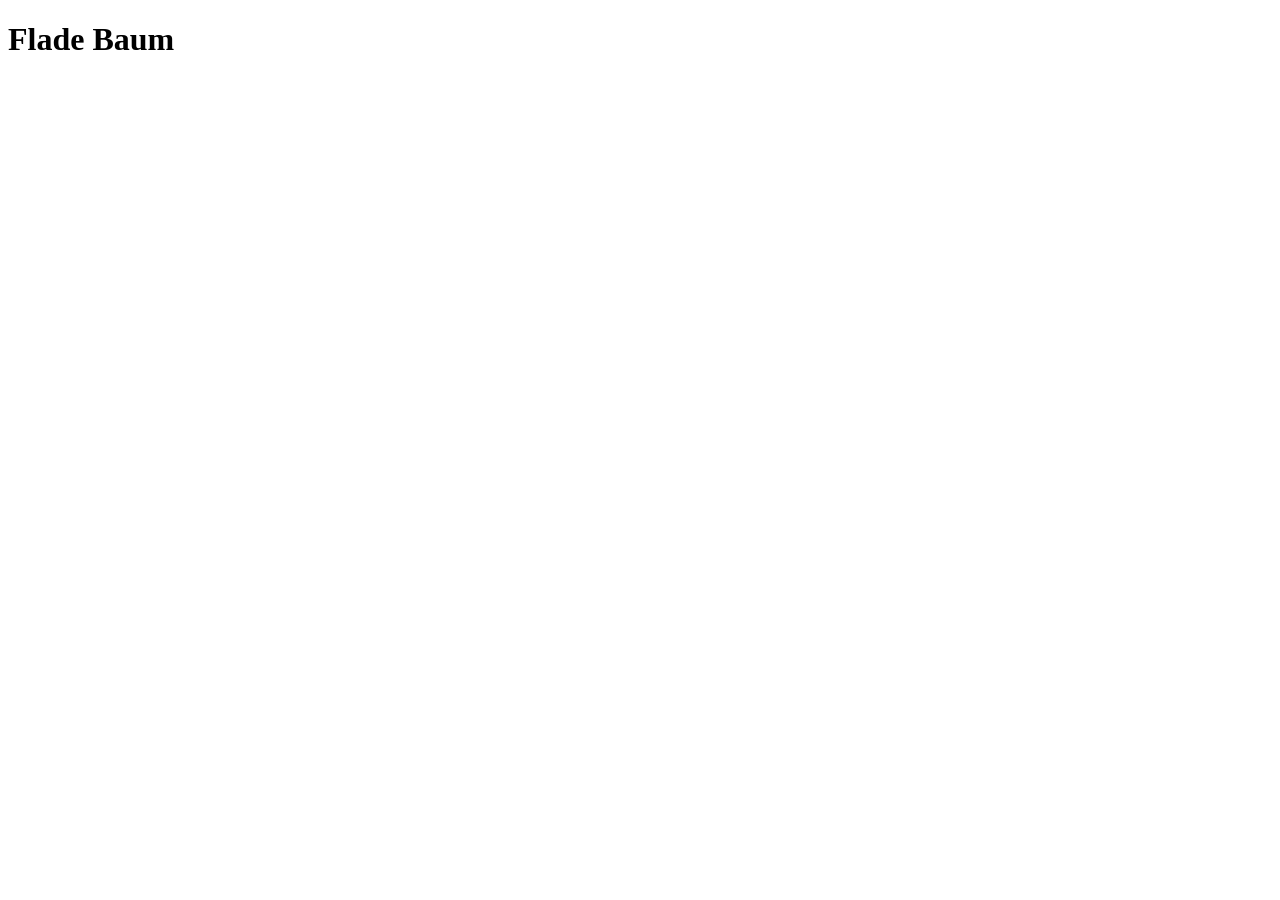
==== index.html @ 599a562e "Create index.html" ====
<!DOCTYPE html>
<html lang="en">
<head>
  <meta charset="UTF-8">
  <meta http-equiv="X-UA-Compatible" content="IE=edge">
  <meta name="viewport" content="width=device-width, initial-scale=1.0">
  <title>Projektarbeit</title>
</head>
<body>
  <div id="sakura-container">
    <div class="tree-overlay"></div>
    <h1 class="title">Flade Baum</h1>
    <div class="petal">
    </div>
    <div class="point" style="top:25%; left:20%;" data-title="spring in japan" data-text="Цветение сакуры символизирует начало весны и красоту мимолётности жизни в японской культуре."> </div>
    <div class="point" style="top:40%; left:45%;" data-title="spring in japan" data-text="Цветение сакуры символизирует начало весны и красоту мимолётности жизни в японской культуре."> </div>
    <div class="point" style="top:60%; left:70%;" data-title="spring in japan" data-text="Цветение сакуры символизирует начало весны и красоту мимолётности жизни в японской культуре."> </div>
    <div class="point" style="top:30%; left:75%;" data-title="spring in japan" data-text="Цветение сакуры символизирует начало весны и красоту мимолётности жизни в японской культуре."> </div>
    <div class="point" style="top:70%; left:25%;" data-title="spring in japan" data-text="Цветение сакуры символизирует начало весны и красоту мимолётности жизни в японской культуре."> </div>
    <div class="point" style="top:25%; left:20%;" data-title="spring in japan" data-text="Цветение сакуры символизирует начало весны и красоту мимолётности жизни в японской культуре."> </div>
  </div>
</body>
</html>
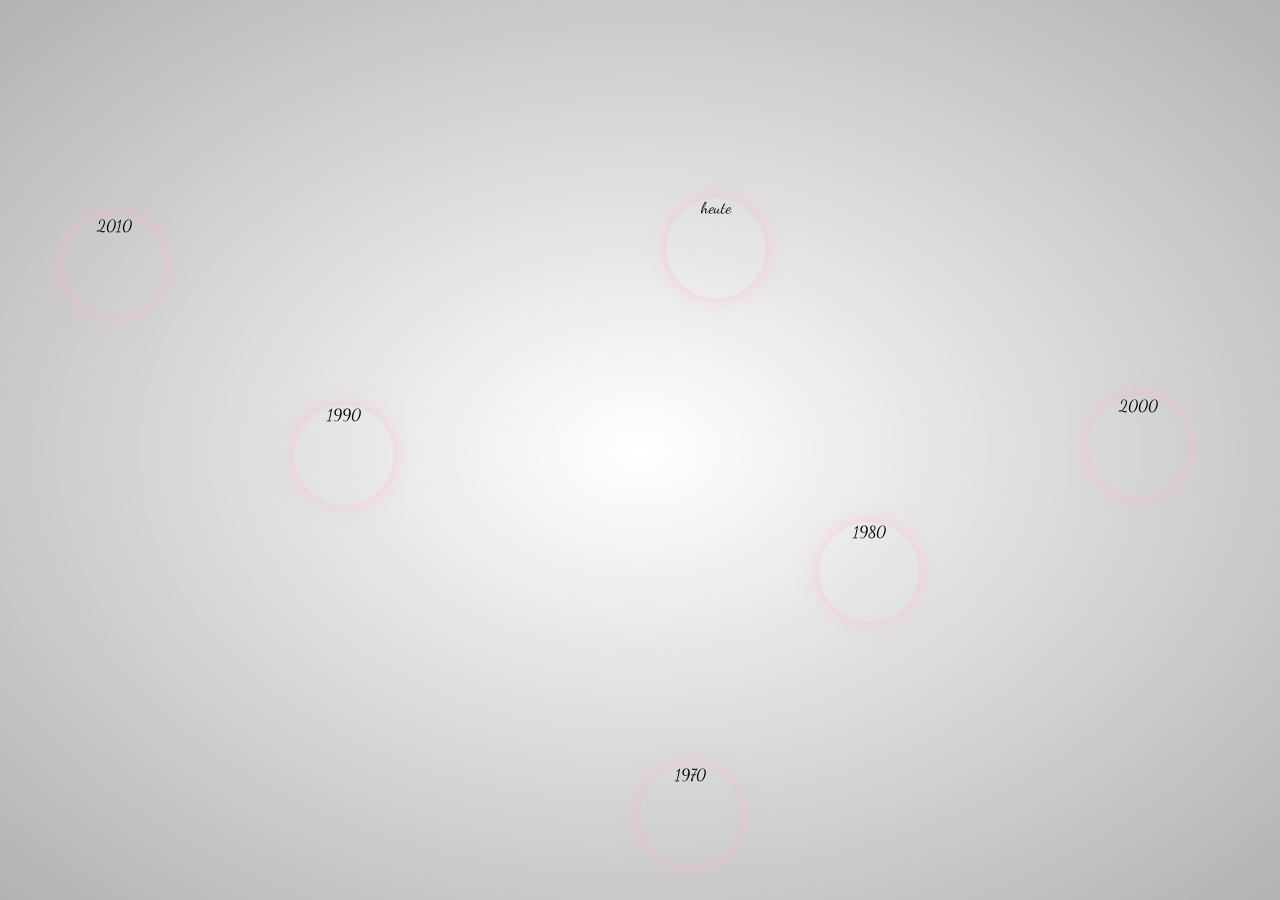
==== commit 17ce41b8: "Update index.html" ====
--- a/index.html
+++ b/index.html
@@ -1,23 +1,38 @@
-<!DOCTYPE html>
+          <!DOCTYPE html>
 <html lang="en">
 <head>
   <meta charset="UTF-8">
   <meta http-equiv="X-UA-Compatible" content="IE=edge">
   <meta name="viewport" content="width=device-width, initial-scale=1.0">
   <title>Projektarbeit</title>
+    <link rel="stylesheet" href="style.css">
 </head>
 <body>
   <div id="sakura-container">
     <div class="tree-overlay"></div>
-    <h1 class="title">Flade Baum</h1>
-    <div class="petal">
-    </div>
-    <div class="point" style="top:25%; left:20%;" data-title="spring in japan" data-text="Цветение сакуры символизирует начало весны и красоту мимолётности жизни в японской культуре."> </div>
-    <div class="point" style="top:40%; left:45%;" data-title="spring in japan" data-text="Цветение сакуры символизирует начало весны и красоту мимолётности жизни в японской культуре."> </div>
-    <div class="point" style="top:60%; left:70%;" data-title="spring in japan" data-text="Цветение сакуры символизирует начало весны и красоту мимолётности жизни в японской культуре."> </div>
-    <div class="point" style="top:30%; left:75%;" data-title="spring in japan" data-text="Цветение сакуры символизирует начало весны и красоту мимолётности жизни в японской культуре."> </div>
-    <div class="point" style="top:70%; left:25%;" data-title="spring in japan" data-text="Цветение сакуры символизирует начало весны и красоту мимолётности жизни в японской культуре."> </div>
-    <div class="point" style="top:25%; left:20%;" data-title="spring in japan" data-text="Цветение сакуры символизирует начало весны и красоту мимолётности жизни в японской культуре."> </div>
+<!--     <div class="petal">
+    </div> -->
+    <div class="point" id="Schule_1970" style="top:85%; left:50%;" data-title="1970er Jahre – Tradition im Wandel" data-text="In dieser Zeit blieb die Flade fest in ihrer Rolle als katholische Sekundarschule für die Stadt St. Gallen verankert. Die Trennung zwischen Jungen und Mädchen war strikter Alltag. Während die Jungen im Gallusschulhaus unterrichtet wurden, besuchten die Mädchen das Notkerzentrum. Die Lehrerschaft bestand damals noch zu einem beachtlichen Teil aus Klerikern und Ordensschwestern, die das christliche Erbe der Schule bewahrten. Dennoch öffnete sich die Institution langsam den neuen pädagogischen Strömungen der Nachkriegszeit."> <span class="point-label">1970</span> </div>
+    <div class="point" id="Schule_1980" style="top:58%; left:64%;" data-title="1980er Jahre – Fokus auf die Infrastruktur" data-text="Dieses Jahrzehnt war geprägt von der Modernisierung der alten Schulgebäude. Die Verantwortlichen investierten hohe Summen in die Fachzimmer und die Aula, um den technischen Fortschritt abzubilden. Man legte grossen Wert darauf, dass die historische Substanz im Klosterviertel erhalten blieb, während im Inneren moderne Lehrmittel einzogen. Die Schule festigte ihren Ruf als Ort, an dem Disziplin und Leistung in einem familiären Umfeld gefördert wurden.">  <span class="point-label">1980</span> </div>
+    <div class="point" id="Schule_1990" style="top:45%; left:23%;" data-title="1990er Jahre – Der Schritt zur Koedukation" data-text="Die wohl grösste Veränderung ereignete sich in den Neunzigern mit der schrittweisen Einführung des gemeinsamen Unterrichts. Die strikte Geschlechtertrennung wurde aufgehoben, was das soziale Klima an der Schule grundlegend erneuerte. Parallel dazu hielten die ersten Informatikräume Einzug. Die Schüler lernten nun den Umgang mit den ersten Computern, während die Schulleitung die administrativen Strukturen an die Anforderungen eines modernen Bildungsbetriebs anpasste.">  <span class="point-label">1990</span> </div>
+    <div class="point" id="Schule_2000" style="top:44%; left:85%;" data-title="2000er Jahre – Pädagogische Vielfalt" data-text="Mit der Jahrtausendwende rückte die individuelle Förderung der Jugendlichen in das Zentrum der Strategie. Die Flade profilierte sich durch ein breites Angebot an Wahlfächern und Projekten, die über den klassischen Lehrplan hinausgingen. Zudem wurde die Zusammenarbeit zwischen den drei Standorten Gallus, Notker und Brühl intensiviert. Man verstand sich zunehmend als eine Einheit, die trotz räumlicher Trennung eine gemeinsame Vision von Bildung und Erziehung verfolgte.">  <span class="point-label">2000</span> </div>
+    <div class="point" id="Schule_2010" style="top:24%; left:5%;" data-title="2010er Jahre – Infrastruktur und Digitalisierung" data-text="In diesem Jahrzehnt modernisierte die Flade ihre drei Standorte Gallus, Notker und Brühl umfassend. Die Klassenzimmer erhielten moderne Beamer und interaktive Tafeln, während die historische Hülle der Gebäude bewahrt wurde. Ein grosser Meilenstein war die Einführung von iPads für den Unterricht, was die Arbeitsweise grundlegend veränderte.
+
+Die Lehrpersonen entwickelten sich in dieser Zeit von reinen Wissensvermittlern zu Lernbegleitern weiter. Sie investierten viel Zeit in Weiterbildungen, um digitale Medien pädagogisch sinnvoll zu nutzen. Gleichzeitig wurde die soziale Infrastruktur durch den Ausbau der Mittagsbetreuung und den Einsatz von Schulsozialarbeitern gestärkt. Die Schule schuf so eine moderne Lernumgebung, die technologischen Fortschritt mit persönlicher Betreuung und christlichen Werten verband.">  <span class="point-label">2010</span> </div>
+    <div class="point" id="Schule_heute" style="top:22%; left:52%;" data-title="Heute – Digitalisierung und Offenheit" data-text="In der Gegenwart präsentiert sich die Flade als eine der modernsten Sekundarschulen der Ostschweiz. Digitale Endgeräte wie iPads gehören mittlerweile zum Standardwerkzeug in jedem Klassenzimmer. Obwohl die Schule weiterhin vom Katholischen Konfessionsteil getragen wird, steht sie heute Jugendlichen verschiedenster Hintergründe offen. Das Hauptaugenmerk liegt auf der Vorbereitung der jungen Menschen für die Berufswelt oder das Gymnasium, wobei soziale Kompetenz und gegenseitiger Respekt die wichtigsten Pfeiler bilden."> <span class="point-label">heute</span> </div>
+    
+     <div id="overlay"></div>
+    <div class="popup" id="popup">
+  <div class="popup-content">
+    <h2 id="popup-title"></h2>
+    <p id="popup-text"></p>
   </div>
+</div>
+  
+ <audio id="bg-music" autoplay loop>
+  <source src="https://github.com/davakin228/fladeSchule/raw/refs/heads/main/siarhei_korbut-japanese-flower-pixabay-329408.mp3" type="audio/mpeg">
+</audio>
+  
+  <script src="script.js"></script>
 </body>
 </html>
--- a/style.css
+++ b/style.css
@@ -0,0 +1,157 @@
+
+@import url('https://fonts.googleapis.com/css2?family=Dancing+Script:wght@400..700&display=swap');
+* {
+  margin: 0;
+  padding: 0;
+  box-sizing: border-box;
+  
+}
+body {
+  font-family: "Dancing Script", cursive;
+  height: 100vh;
+  overflow: hidden;
+  text-align: center;
+  
+}
+#sakura-container {
+  position: relative;
+  height: 100vh;
+  width: 100%;
+/*   background-image: url(https://raw.githubusercontent.com/StacyBetsa/tinkerteens/refs/heads/main/Image20260113193508.gif); */
+  background-image: url(https://github.com/StacyBetsa/tinkerteens/blob/main/%D1%81%D0%B0%D0%BA%D1%83%D1%80%D0%B0%20%D0%B4%D0%B5%D1%80%D0%B5%D0%B2%D0%BE.webp?raw=true);
+  background-size: cover;
+  background-position: center;
+  background-repeat: no-repeat;
+  
+  
+}
+.tree-overlay {
+  position: absolute;
+  top: 0;
+  left: 0;
+  width: 100%;
+  height: 100%;
+  background: radial-gradient(ellipse at center, transparent 0%, rgba(0,0,0,0.3) 100%);
+  pointer-events: none;
+  
+}
+.title {
+   font-size:50px;
+   color: black;
+  -webkit-text-stroke: 0.3px  white;
+   text-stroke: 0.3px  white;
+   letter-spacing: 4px;
+  text-shadow: 1px 1px 2px pink,
+  0 0 1em pink,
+  0 0 0.2em purple;
+}
+.petal {
+  position: absolute;
+  pointer-events: none;
+  border-radius: 60% 5% 60% 5%;
+  background: radial-gradient(ellipse at center, #c49bc1 0%, #ba97b7 100%);
+}
+@keyframes fall {
+  0% {
+    transform: translateY(-100px) rotate(0deg);
+      opacity: 1;
+  }
+  100% {
+    transform: translateY(100vh) rotate(360deg);
+    opacity: 0.5; 
+  }
+  
+  
+  
+}
+.point {
+  position: absolute;
+  width: 100px;
+  height: 100px;
+  background: radial-gradient(circle, rgba(255,182,193,0.8), rgba(219,112,147,0.6));
+  border-radius: 50%;
+  cursor: pointer;
+  animation: pulse 2s infinite;
+  box-shadow: 0 0 20px rgba(255, 182, 193,  0.6);
+  transition: all 0.3s ease;  
+}
+
+.point:hover {
+  transform: scale(1.2);
+  box-shadow: 0 0 30px rgba(255,182,193,0.9);
+}
+@keyframes pulse{
+  0%{
+    opacity: 0.7;
+    transform: scale(1);
+  }
+  50%{
+      opacity: 1;
+    transform: scale(1.05);
+  }
+  100%{
+      opacity: 0.7;
+    transform: scale(1);
+    
+  }
+}
+
+#Schule_1970 {
+  background-image: url(https://github.com/davakin228/fladeSchule/blob/main/flade%20schule.jpg?raw=true);
+  background-size: contain;
+}
+#Schule_1980 {
+  background-image: url(https://github.com/davakin228/fladeSchule/blob/main/schule%20flade.jpg?raw=true);
+  background-size: cover;
+}
+#Schule_1990 {
+  background-image: url(https://github.com/davakin228/fladeSchule/blob/main/photo_2026-02-20_14-00-18.jpg?raw=true);
+  background-size: cover;
+}
+#Schule_2000 {
+  background-image: url(https://github.com/davakin228/fladeSchule/blob/main/andere%20Schule.jpg?raw=true);
+  background-size: cover;
+}
+#Schule_2010 {
+  background-image: url(https://github.com/davakin228/fladeSchule/blob/main/aa.jpg?raw=true);
+  background-size: cover;
+}
+#Schule_heute {
+  background-image: url(https://github.com/davakin228/fladeSchule/blob/main/halle.jpg?raw=true);
+  background-size: contain;
+}
+
+.popup {
+   position: fixed;
+  background-color: rgba(255, 255, 255, 0.9);
+  width: 400px;
+  padding: 20px;
+  border-radius: 15px;
+  box-shadow: 0 10px 40px rgba(0,0,0,0.9);
+  border: 1px solid black;
+  opacity: 0;
+  transform: translateY(10px) scale(0.95);
+  transition: opacity 0.4s ease, transform 0.6s ease;
+  z-index: 10;
+  pointer-events: none;
+  
+}
+
+.popup.active {
+  opacity: 1;
+  transform: translateY(0px) жscale(1);
+  pointer-events: all;
+}
+
+#overlay {
+  display: none;
+  position: fixed;
+  inset: 0;
+  background: rgba(0, 0, 0, 0.55);
+  z-index: 9;
+  transition: opacity 0.4s ease;
+}
+
+#overlay.active {
+  display: block;
+}
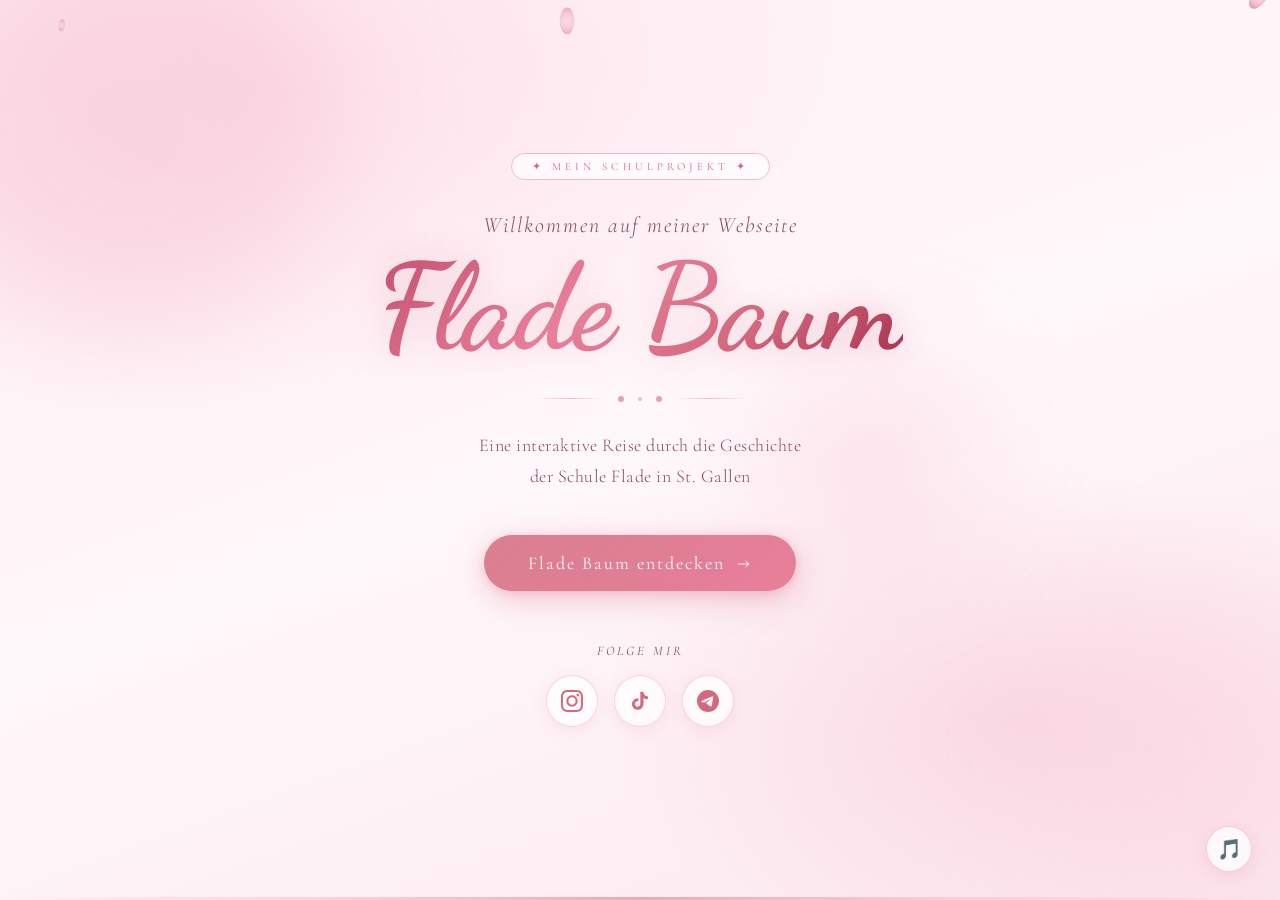
==== commit ef587f1c: "Rename welcome.html to index.html" ====
--- a/index.html
+++ b/index.html
@@ -1,38 +1,452 @@
-          <!DOCTYPE html>
-<html lang="en">
+<!DOCTYPE html>
+<html lang="de">
 <head>
   <meta charset="UTF-8">
-  <meta http-equiv="X-UA-Compatible" content="IE=edge">
   <meta name="viewport" content="width=device-width, initial-scale=1.0">
-  <title>Projektarbeit</title>
-    <link rel="stylesheet" href="style.css">
+  <title>Willkommen – Flade Baum</title>
+  <link href="https://fonts.googleapis.com/css2?family=Cormorant+Garamond:ital,wght@0,300;0,400;1,300;1,400&family=Dancing+Script:wght@600;700&display=swap" rel="stylesheet">
+  <style>
+    :root {
+      --pink-light: #fce8ef;
+      --pink-mid: #f4b8cb;
+      --pink-deep: #d4687e;
+      --pink-blush: #f9d0dc;
+      --white: #fff8fb;
+      --text-dark: #4a2030;
+      --text-mid: #8b4a5e;
+    }
+
+    * { margin: 0; padding: 0; box-sizing: border-box; }
+
+    body {
+      font-family: 'Cormorant Garamond', serif;
+      background: var(--white);
+      min-height: 100vh;
+      overflow-x: hidden;
+      cursor: default;
+    }
+
+    #petal-canvas {
+      position: fixed;
+      inset: 0;
+      pointer-events: none;
+      z-index: 0;
+    }
+
+    .bg {
+      position: fixed;
+      inset: 0;
+      background:
+        radial-gradient(ellipse 80% 60% at 20% 10%, rgba(252,210,224,0.55) 0%, transparent 60%),
+        radial-gradient(ellipse 60% 50% at 80% 80%, rgba(244,184,203,0.4) 0%, transparent 55%),
+        linear-gradient(160deg, #fff0f5 0%, #fff8fb 50%, #fce8ef 100%);
+      z-index: 0;
+    }
+
+    .blob {
+      position: fixed;
+      border-radius: 50%;
+      filter: blur(60px);
+      opacity: 0.35;
+      pointer-events: none;
+      z-index: 0;
+    }
+    .blob-1 { width: 420px; height: 420px; background: #f4b8cb; top: -80px; left: -80px; animation: drift 12s ease-in-out infinite alternate; }
+    .blob-2 { width: 300px; height: 300px; background: #fcd4e2; bottom: 0; right: -60px; animation: drift 9s ease-in-out infinite alternate-reverse; }
+    .blob-3 { width: 200px; height: 200px; background: #f9c0d4; top: 40%; left: 60%; animation: drift 15s ease-in-out infinite alternate; }
+
+    @keyframes drift {
+      from { transform: translate(0, 0) scale(1); }
+      to   { transform: translate(30px, 20px) scale(1.08); }
+    }
+
+    .page {
+      position: relative;
+      z-index: 1;
+      min-height: 100vh;
+      display: flex;
+      flex-direction: column;
+      align-items: center;
+      justify-content: center;
+      padding: 60px 24px 80px;
+      gap: 0;
+    }
+
+    .badge {
+      font-family: 'Cormorant Garamond', serif;
+      font-size: 11px;
+      font-weight: 400;
+      letter-spacing: 4px;
+      text-transform: uppercase;
+      color: var(--pink-deep);
+      border: 1px solid var(--pink-mid);
+      padding: 6px 20px;
+      border-radius: 50px;
+      background: rgba(255,255,255,0.7);
+      backdrop-filter: blur(8px);
+      margin-bottom: 32px;
+      opacity: 0;
+      animation: fadeUp 0.8s 0.2s ease forwards;
+    }
+
+    .welcome-line {
+      font-family: 'Cormorant Garamond', serif;
+      font-style: italic;
+      font-weight: 300;
+      font-size: clamp(16px, 3vw, 22px);
+      color: var(--text-mid);
+      letter-spacing: 2px;
+      margin-bottom: 10px;
+      opacity: 0;
+      animation: fadeUp 0.8s 0.4s ease forwards;
+    }
+
+    .main-title {
+      font-family: 'Dancing Script', cursive;
+      font-weight: 700;
+      font-size: clamp(64px, 12vw, 120px);
+      line-height: 1;
+      background: linear-gradient(135deg, #c45070 0%, #e8809a 40%, #d4687e 70%, #a83050 100%);
+      -webkit-background-clip: text;
+      -webkit-text-fill-color: transparent;
+      background-clip: text;
+      text-shadow: none;
+      letter-spacing: -1px;
+      margin-bottom: 8px;
+      opacity: 0;
+      animation: fadeUp 0.9s 0.6s ease forwards;
+      position: relative;
+    }
+
+    .main-title::after {
+      content: 'Flade Baum';
+      position: absolute;
+      inset: 0;
+      background: linear-gradient(135deg, #c45070 0%, #e8809a 40%, #d4687e 70%, #a83050 100%);
+      -webkit-background-clip: text;
+      -webkit-text-fill-color: transparent;
+      background-clip: text;
+      filter: blur(18px);
+      opacity: 0.3;
+      z-index: -1;
+    }
+
+    .divider {
+      display: flex;
+      align-items: center;
+      gap: 14px;
+      margin: 20px 0 28px;
+      opacity: 0;
+      animation: fadeUp 0.8s 0.8s ease forwards;
+    }
+    .divider-line {
+      width: 70px;
+      height: 1px;
+      background: linear-gradient(90deg, transparent, var(--pink-mid), transparent);
+    }
+    .divider-dot {
+      width: 6px; height: 6px;
+      border-radius: 50%;
+      background: var(--pink-deep);
+      opacity: 0.6;
+    }
+
+    .subtitle {
+      font-family: 'Cormorant Garamond', serif;
+      font-size: clamp(14px, 2.5vw, 18px);
+      font-weight: 300;
+      color: var(--text-mid);
+      text-align: center;
+      max-width: 420px;
+      line-height: 1.7;
+      letter-spacing: 0.5px;
+      margin-bottom: 44px;
+      opacity: 0;
+      animation: fadeUp 0.8s 1s ease forwards;
+    }
+
+    .cta-btn {
+      display: inline-flex;
+      align-items: center;
+      gap: 12px;
+      background: linear-gradient(135deg, #d4687e, #e8809a);
+      color: white;
+      text-decoration: none;
+      font-family: 'Cormorant Garamond', serif;
+      font-size: 18px;
+      font-weight: 400;
+      letter-spacing: 2px;
+      padding: 16px 44px;
+      border-radius: 60px;
+      border: none;
+      cursor: pointer;
+      box-shadow: 0 8px 32px rgba(212,104,126,0.35), 0 2px 8px rgba(212,104,126,0.2);
+      transition: all 0.3s ease;
+      margin-bottom: 52px;
+      opacity: 0;
+      animation: fadeUp 0.8s 1.2s ease forwards;
+      position: relative;
+      overflow: hidden;
+    }
+
+    .cta-btn::before {
+      content: '';
+      position: absolute;
+      inset: 0;
+      background: linear-gradient(135deg, rgba(255,255,255,0.15), transparent);
+      border-radius: 60px;
+    }
+
+    .cta-btn:hover {
+      transform: translateY(-3px) scale(1.03);
+      box-shadow: 0 14px 40px rgba(212,104,126,0.45), 0 4px 12px rgba(212,104,126,0.25);
+    }
+
+    .cta-btn:active { transform: translateY(0) scale(0.99); }
+
+    .cta-arrow {
+      font-size: 20px;
+      transition: transform 0.3s ease;
+    }
+    .cta-btn:hover .cta-arrow { transform: translateX(4px); }
+
+    .socials-label {
+      font-family: 'Cormorant Garamond', serif;
+      font-style: italic;
+      font-size: 13px;
+      letter-spacing: 3px;
+      text-transform: uppercase;
+      color: var(--text-mid);
+      opacity: 0.7;
+      margin-bottom: 16px;
+      opacity: 0;
+      animation: fadeUp 0.8s 1.4s ease forwards;
+    }
+
+    .socials {
+      display: flex;
+      gap: 16px;
+      opacity: 0;
+      animation: fadeUp 0.8s 1.55s ease forwards;
+    }
+
+    .social-btn {
+      display: flex;
+      align-items: center;
+      justify-content: center;
+      width: 52px; height: 52px;
+      border-radius: 50%;
+      background: rgba(255,255,255,0.75);
+      backdrop-filter: blur(10px);
+      border: 1px solid rgba(244,184,203,0.6);
+      text-decoration: none;
+      color: var(--pink-deep);
+      font-size: 22px;
+      box-shadow: 0 4px 16px rgba(212,104,126,0.12);
+      transition: all 0.3s ease;
+    }
+
+    .social-btn:hover {
+      background: linear-gradient(135deg, #d4687e, #e8809a);
+      color: white;
+      border-color: transparent;
+      transform: translateY(-4px) scale(1.1);
+      box-shadow: 0 8px 24px rgba(212,104,126,0.35);
+    }
+
+    .social-btn svg { width: 22px; height: 22px; fill: currentColor; }
+
+    .music-btn {
+      position: fixed;
+      bottom: 28px;
+      right: 28px;
+      width: 46px; height: 46px;
+      border-radius: 50%;
+      background: rgba(255,255,255,0.8);
+      backdrop-filter: blur(10px);
+      border: 1px solid rgba(244,184,203,0.7);
+      cursor: pointer;
+      display: flex; align-items: center; justify-content: center;
+      font-size: 20px;
+      box-shadow: 0 4px 16px rgba(212,104,126,0.15);
+      transition: all 0.3s ease;
+      z-index: 100;
+      color: var(--pink-deep);
+    }
+    .music-btn:hover {
+      background: linear-gradient(135deg, #d4687e, #e8809a);
+      color: white;
+      transform: scale(1.1);
+    }
+    .music-btn.playing { animation: musicPulse 2s ease-in-out infinite; }
+
+    @keyframes musicPulse {
+      0%, 100% { box-shadow: 0 4px 16px rgba(212,104,126,0.15); }
+      50% { box-shadow: 0 4px 28px rgba(212,104,126,0.4); }
+    }
+
+    @keyframes fadeUp {
+      from { opacity: 0; transform: translateY(20px); }
+      to   { opacity: 1; transform: translateY(0); }
+    }
+
+    .bottom-deco {
+      position: fixed;
+      bottom: 0; left: 0; right: 0;
+      height: 3px;
+      background: linear-gradient(90deg, transparent, var(--pink-mid), var(--pink-deep), var(--pink-mid), transparent);
+      opacity: 0.5;
+    }
+  </style>
 </head>
 <body>
-  <div id="sakura-container">
-    <div class="tree-overlay"></div>
-<!--     <div class="petal">
-    </div> -->
-    <div class="point" id="Schule_1970" style="top:85%; left:50%;" data-title="1970er Jahre – Tradition im Wandel" data-text="In dieser Zeit blieb die Flade fest in ihrer Rolle als katholische Sekundarschule für die Stadt St. Gallen verankert. Die Trennung zwischen Jungen und Mädchen war strikter Alltag. Während die Jungen im Gallusschulhaus unterrichtet wurden, besuchten die Mädchen das Notkerzentrum. Die Lehrerschaft bestand damals noch zu einem beachtlichen Teil aus Klerikern und Ordensschwestern, die das christliche Erbe der Schule bewahrten. Dennoch öffnete sich die Institution langsam den neuen pädagogischen Strömungen der Nachkriegszeit."> <span class="point-label">1970</span> </div>
-    <div class="point" id="Schule_1980" style="top:58%; left:64%;" data-title="1980er Jahre – Fokus auf die Infrastruktur" data-text="Dieses Jahrzehnt war geprägt von der Modernisierung der alten Schulgebäude. Die Verantwortlichen investierten hohe Summen in die Fachzimmer und die Aula, um den technischen Fortschritt abzubilden. Man legte grossen Wert darauf, dass die historische Substanz im Klosterviertel erhalten blieb, während im Inneren moderne Lehrmittel einzogen. Die Schule festigte ihren Ruf als Ort, an dem Disziplin und Leistung in einem familiären Umfeld gefördert wurden.">  <span class="point-label">1980</span> </div>
-    <div class="point" id="Schule_1990" style="top:45%; left:23%;" data-title="1990er Jahre – Der Schritt zur Koedukation" data-text="Die wohl grösste Veränderung ereignete sich in den Neunzigern mit der schrittweisen Einführung des gemeinsamen Unterrichts. Die strikte Geschlechtertrennung wurde aufgehoben, was das soziale Klima an der Schule grundlegend erneuerte. Parallel dazu hielten die ersten Informatikräume Einzug. Die Schüler lernten nun den Umgang mit den ersten Computern, während die Schulleitung die administrativen Strukturen an die Anforderungen eines modernen Bildungsbetriebs anpasste.">  <span class="point-label">1990</span> </div>
-    <div class="point" id="Schule_2000" style="top:44%; left:85%;" data-title="2000er Jahre – Pädagogische Vielfalt" data-text="Mit der Jahrtausendwende rückte die individuelle Förderung der Jugendlichen in das Zentrum der Strategie. Die Flade profilierte sich durch ein breites Angebot an Wahlfächern und Projekten, die über den klassischen Lehrplan hinausgingen. Zudem wurde die Zusammenarbeit zwischen den drei Standorten Gallus, Notker und Brühl intensiviert. Man verstand sich zunehmend als eine Einheit, die trotz räumlicher Trennung eine gemeinsame Vision von Bildung und Erziehung verfolgte.">  <span class="point-label">2000</span> </div>
-    <div class="point" id="Schule_2010" style="top:24%; left:5%;" data-title="2010er Jahre – Infrastruktur und Digitalisierung" data-text="In diesem Jahrzehnt modernisierte die Flade ihre drei Standorte Gallus, Notker und Brühl umfassend. Die Klassenzimmer erhielten moderne Beamer und interaktive Tafeln, während die historische Hülle der Gebäude bewahrt wurde. Ein grosser Meilenstein war die Einführung von iPads für den Unterricht, was die Arbeitsweise grundlegend veränderte.
-
-Die Lehrpersonen entwickelten sich in dieser Zeit von reinen Wissensvermittlern zu Lernbegleitern weiter. Sie investierten viel Zeit in Weiterbildungen, um digitale Medien pädagogisch sinnvoll zu nutzen. Gleichzeitig wurde die soziale Infrastruktur durch den Ausbau der Mittagsbetreuung und den Einsatz von Schulsozialarbeitern gestärkt. Die Schule schuf so eine moderne Lernumgebung, die technologischen Fortschritt mit persönlicher Betreuung und christlichen Werten verband.">  <span class="point-label">2010</span> </div>
-    <div class="point" id="Schule_heute" style="top:22%; left:52%;" data-title="Heute – Digitalisierung und Offenheit" data-text="In der Gegenwart präsentiert sich die Flade als eine der modernsten Sekundarschulen der Ostschweiz. Digitale Endgeräte wie iPads gehören mittlerweile zum Standardwerkzeug in jedem Klassenzimmer. Obwohl die Schule weiterhin vom Katholischen Konfessionsteil getragen wird, steht sie heute Jugendlichen verschiedenster Hintergründe offen. Das Hauptaugenmerk liegt auf der Vorbereitung der jungen Menschen für die Berufswelt oder das Gymnasium, wobei soziale Kompetenz und gegenseitiger Respekt die wichtigsten Pfeiler bilden."> <span class="point-label">heute</span> </div>
-    
-     <div id="overlay"></div>
-    <div class="popup" id="popup">
-  <div class="popup-content">
-    <h2 id="popup-title"></h2>
-    <p id="popup-text"></p>
+
+<div class="bg"></div>
+<div class="blob blob-1"></div>
+<div class="blob blob-2"></div>
+<div class="blob blob-3"></div>
+<canvas id="petal-canvas"></canvas>
+
+<main class="page">
+  <div class="badge">✦ Mein Schulprojekt ✦</div>
+  <p class="welcome-line">Willkommen auf meiner Webseite</p>
+  <h1 class="main-title">Flade Baum</h1>
+
+  <div class="divider">
+    <div class="divider-line"></div>
+    <div class="divider-dot"></div>
+    <div class="divider-dot" style="width:4px;height:4px;opacity:0.4"></div>
+    <div class="divider-dot"></div>
+    <div class="divider-line"></div>
   </div>
-</div>
-  
- <audio id="bg-music" autoplay loop>
+
+  <p class="subtitle">
+    Eine interaktive Reise durch die Geschichte<br>
+    der Schule Flade in St. Gallen
+  </p>
+
+  <a href="index.html" class="cta-btn">
+    Flade Baum entdecken
+    <span class="cta-arrow">→</span>
+  </a>
+
+  <p class="socials-label">Folge mir</p>
+  <div class="socials">
+    <!-- Instagram -->
+    <a href="https://instagram.com/" target="_blank" class="social-btn" title="Instagram">
+      <svg viewBox="0 0 24 24"><path d="M12 2.163c3.204 0 3.584.012 4.85.07 3.252.148 4.771 1.691 4.919 4.919.058 1.265.069 1.645.069 4.849 0 3.205-.012 3.584-.069 4.849-.149 3.225-1.664 4.771-4.919 4.919-1.266.058-1.644.07-4.85.07-3.204 0-3.584-.012-4.849-.07-3.26-.149-4.771-1.699-4.919-4.92-.058-1.265-.07-1.644-.07-4.849 0-3.204.013-3.583.07-4.849.149-3.227 1.664-4.771 4.919-4.919 1.266-.057 1.645-.069 4.849-.069zm0-2.163c-3.259 0-3.667.014-4.947.072-4.358.2-6.78 2.618-6.98 6.98-.059 1.281-.073 1.689-.073 4.948 0 3.259.014 3.668.072 4.948.2 4.358 2.618 6.78 6.98 6.98 1.281.058 1.689.072 4.948.072 3.259 0 3.668-.014 4.948-.072 4.354-.2 6.782-2.618 6.979-6.98.059-1.28.073-1.689.073-4.948 0-3.259-.014-3.667-.072-4.947-.196-4.354-2.617-6.78-6.979-6.98-1.281-.059-1.69-.073-4.949-.073zm0 5.838c-3.403 0-6.162 2.759-6.162 6.162s2.759 6.163 6.162 6.163 6.162-2.759 6.162-6.163c0-3.403-2.759-6.162-6.162-6.162zm0 10.162c-2.209 0-4-1.79-4-4 0-2.209 1.791-4 4-4s4 1.791 4 4c0 2.21-1.791 4-4 4zm6.406-11.845c-.796 0-1.441.645-1.441 1.44s.645 1.44 1.441 1.44c.795 0 1.439-.645 1.439-1.44s-.644-1.44-1.439-1.44z"/></svg>
+    </a>
+    <!-- TikTok -->
+    <a href="https://tiktok.com/" target="_blank" class="social-btn" title="TikTok">
+      <svg viewBox="0 0 24 24"><path d="M19.59 6.69a4.83 4.83 0 01-3.77-4.25V2h-3.45v13.67a2.89 2.89 0 01-2.88 2.5 2.89 2.89 0 01-2.89-2.89 2.89 2.89 0 012.89-2.89c.28 0 .54.04.79.1V9.01a6.33 6.33 0 00-.79-.05 6.34 6.34 0 00-6.34 6.34 6.34 6.34 0 006.34 6.34 6.34 6.34 0 006.33-6.34V8.69a8.18 8.18 0 004.78 1.52V6.76a4.85 4.85 0 01-1.01-.07z"/></svg>
+    </a>
+    <!-- Telegram -->
+    <a href="https://t.me/" target="_blank" class="social-btn" title="Telegram">
+      <svg viewBox="0 0 24 24"><path d="M11.944 0A12 12 0 0 0 0 12a12 12 0 0 0 12 12 12 12 0 0 0 12-12A12 12 0 0 0 12 0a12 12 0 0 0-.056 0zm4.962 7.224c.1-.002.321.023.465.14a.506.506 0 0 1 .171.325c.016.093.036.306.02.472-.18 1.898-.962 6.502-1.36 8.627-.168.9-.499 1.201-.82 1.23-.696.065-1.225-.46-1.9-.902-1.056-.693-1.653-1.124-2.678-1.8-1.185-.78-.417-1.21.258-1.91.177-.184 3.247-2.977 3.307-3.23.007-.032.014-.15-.056-.212s-.174-.041-.249-.024c-.106.024-1.793 1.14-5.061 3.345-.48.33-.913.49-1.302.48-.428-.008-1.252-.241-1.865-.44-.752-.245-1.349-.374-1.297-.789.027-.216.325-.437.893-.663 3.498-1.524 5.83-2.529 6.998-3.014 3.332-1.386 4.025-1.627 4.476-1.635z"/></svg>
+    </a>
+  </div>
+</main>
+
+<button class="music-btn" id="musicBtn" title="Musik an/aus">🎵</button>
+<div class="bottom-deco"></div>
+
+<audio id="bg-music" loop>
   <source src="https://github.com/davakin228/fladeSchule/raw/refs/heads/main/siarhei_korbut-japanese-flower-pixabay-329408.mp3" type="audio/mpeg">
 </audio>
-  
-  <script src="script.js"></script>
+
+<script>
+  const canvas = document.getElementById('petal-canvas');
+  const ctx = canvas.getContext('2d');
+  let petals = [];
+
+  function resize() {
+    canvas.width = window.innerWidth;
+    canvas.height = window.innerHeight;
+  }
+  resize();
+  window.addEventListener('resize', resize);
+
+  function randomBetween(a, b) { return a + Math.random() * (b - a); }
+
+  function spawnPetal() {
+    petals.push({
+      x: randomBetween(-20, canvas.width + 20),
+      y: -20,
+      size: randomBetween(5, 14),
+      speedY: randomBetween(0.6, 1.6),
+      speedX: randomBetween(-0.5, 0.5),
+      angle: randomBetween(0, Math.PI * 2),
+      rotSpeed: randomBetween(-0.02, 0.02),
+      opacity: randomBetween(0.5, 0.9),
+      sway: randomBetween(0.003, 0.008),
+      swayOffset: randomBetween(0, Math.PI * 2),
+      time: 0,
+    });
+  }
+
+  function drawPetal(p) {
+    ctx.save();
+    ctx.translate(p.x, p.y);
+    ctx.rotate(p.angle);
+    ctx.globalAlpha = p.opacity;
+    ctx.beginPath();
+    ctx.ellipse(0, 0, p.size, p.size * 0.55, 0, 0, Math.PI * 2);
+    const grad = ctx.createRadialGradient(0, 0, 0, 0, 0, p.size);
+    grad.addColorStop(0, '#f9d0dc');
+    grad.addColorStop(0.5, '#f4b8cb');
+    grad.addColorStop(1, '#e08099');
+    ctx.fillStyle = grad;
+    ctx.fill();
+    ctx.restore();
+  }
+
+  function animate() {
+    ctx.clearRect(0, 0, canvas.width, canvas.height);
+    petals.forEach((p, i) => {
+      p.time += 0.016;
+      p.x += p.speedX + Math.sin(p.time * p.sway * 60 + p.swayOffset) * 0.4;
+      p.y += p.speedY;
+      p.angle += p.rotSpeed;
+      drawPetal(p);
+      if (p.y > canvas.height + 30) petals.splice(i, 1);
+    });
+    requestAnimationFrame(animate);
+  }
+
+  setInterval(spawnPetal, 350);
+  animate();
+
+  const music = document.getElementById('bg-music');
+  const btn = document.getElementById('musicBtn');
+  music.volume = 0.2;
+  let playing = false;
+
+  function tryPlay() {
+    music.play().then(() => {
+      playing = true;
+      btn.textContent = '🎵';
+      btn.classList.add('playing');
+    }).catch(() => {});
+  }
+
+  btn.addEventListener('click', () => {
+    if (playing) {
+      music.pause();
+      playing = false;
+      btn.textContent = '🔇';
+      btn.classList.remove('playing');
+    } else {
+      tryPlay();
+    }
+  });
+
+  function firstInteraction() {
+    tryPlay();
+    document.removeEventListener('mousemove', firstInteraction);
+    document.removeEventListener('click', firstInteraction);
+  }
+  document.addEventListener('mousemove', firstInteraction);
+  document.addEventListener('click', firstInteraction);
+</script>
 </body>
 </html>
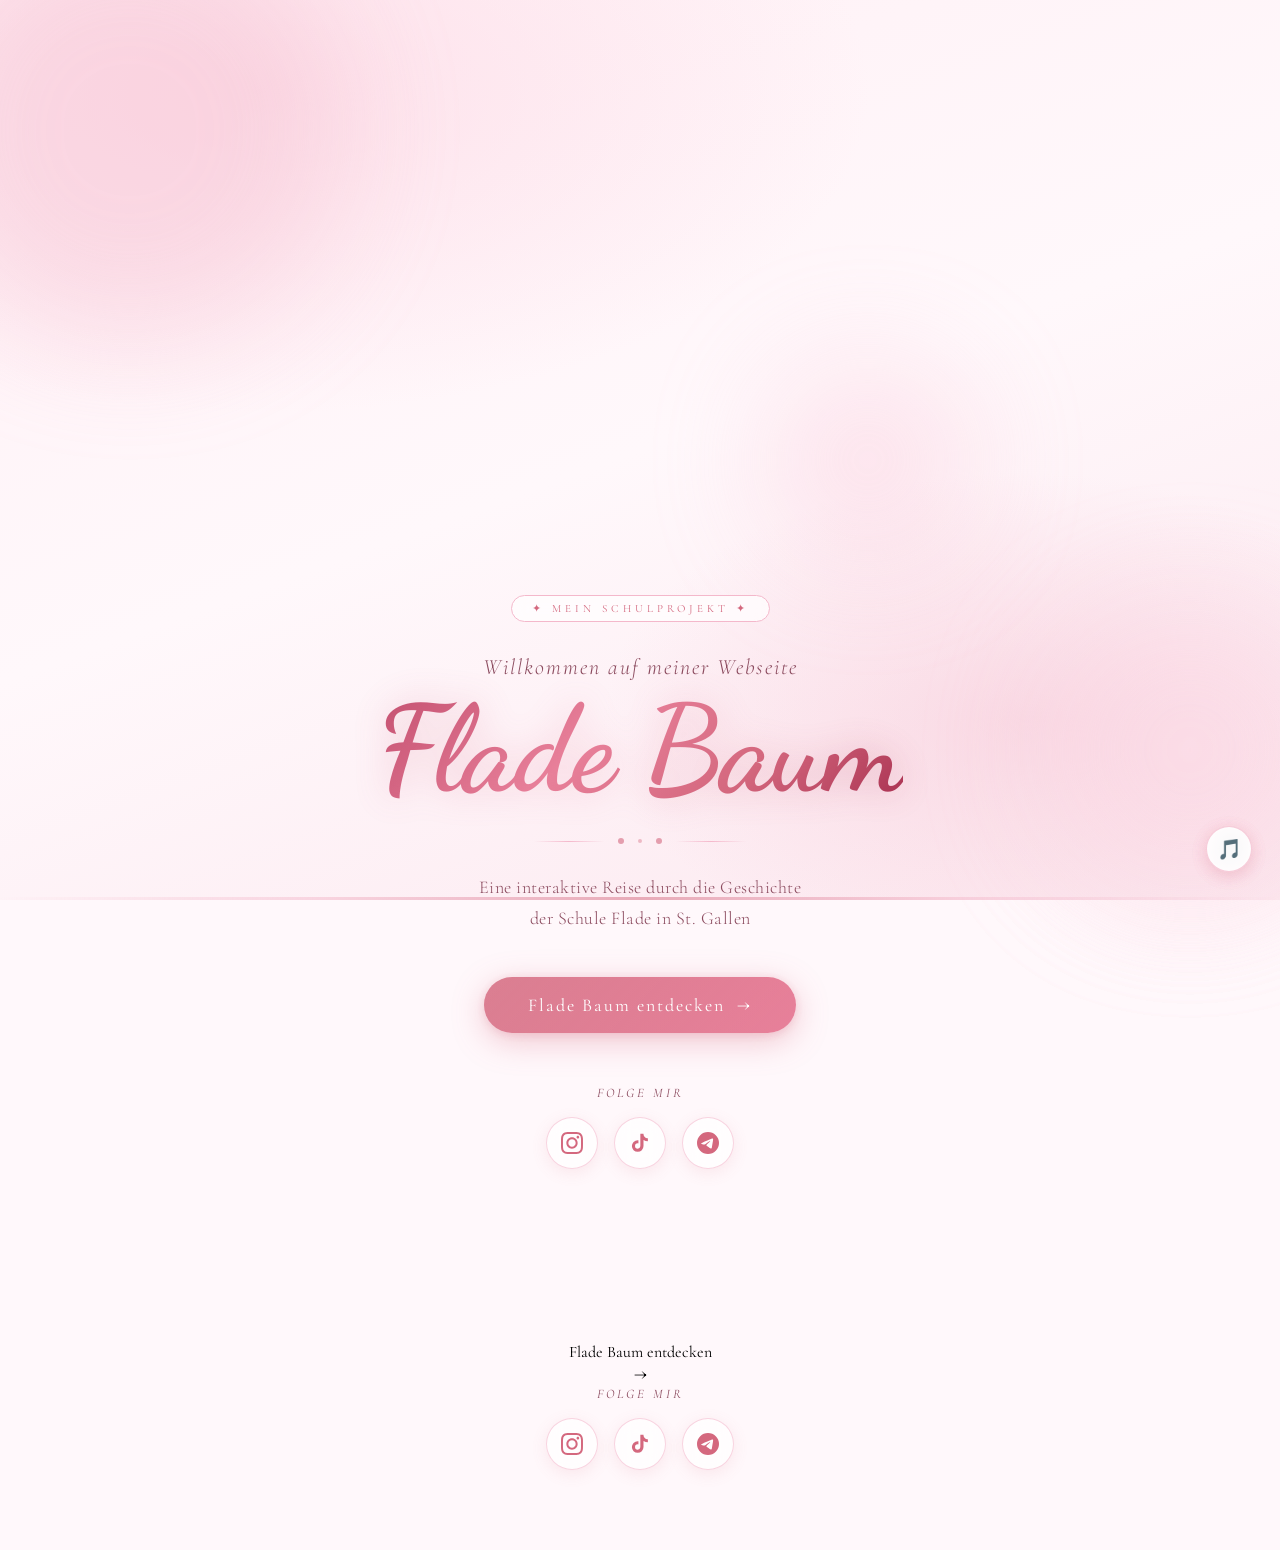
==== commit e69b1ac5: "Update index.html" ====
--- a/index.html
+++ b/index.html
@@ -325,7 +325,334 @@
     der Schule Flade in St. Gallen
   </p>
 
-  <a href="index.html" class="cta-btn">
+ <!DOCTYPE html>
+<html lang="de">
+<head>
+  <meta charset="UTF-8">
+  <meta name="viewport" content="width=device-width, initial-scale=1.0">
+  <title>Willkommen – Flade Baum</title>
+  <link href="https://fonts.googleapis.com/css2?family=Cormorant+Garamond:ital,wght@0,300;0,400;1,300;1,400&family=Dancing+Script:wght@600;700&display=swap" rel="stylesheet">
+  <style>
+    :root {
+      --pink-light: #fce8ef;
+      --pink-mid: #f4b8cb;
+      --pink-deep: #d4687e;
+      --pink-blush: #f9d0dc;
+      --white: #fff8fb;
+      --text-dark: #4a2030;
+      --text-mid: #8b4a5e;
+    }
+
+    * { margin: 0; padding: 0; box-sizing: border-box; }
+
+    body {
+      font-family: 'Cormorant Garamond', serif;
+      background: var(--white);
+      min-height: 100vh;
+      overflow-x: hidden;
+      cursor: default;
+    }
+
+    #petal-canvas {
+      position: fixed;
+      inset: 0;
+      pointer-events: none;
+      z-index: 0;
+    }
+
+    .bg {
+      position: fixed;
+      inset: 0;
+      background:
+        radial-gradient(ellipse 80% 60% at 20% 10%, rgba(252,210,224,0.55) 0%, transparent 60%),
+        radial-gradient(ellipse 60% 50% at 80% 80%, rgba(244,184,203,0.4) 0%, transparent 55%),
+        linear-gradient(160deg, #fff0f5 0%, #fff8fb 50%, #fce8ef 100%);
+      z-index: 0;
+    }
+
+    .blob {
+      position: fixed;
+      border-radius: 50%;
+      filter: blur(60px);
+      opacity: 0.35;
+      pointer-events: none;
+      z-index: 0;
+    }
+    .blob-1 { width: 420px; height: 420px; background: #f4b8cb; top: -80px; left: -80px; animation: drift 12s ease-in-out infinite alternate; }
+    .blob-2 { width: 300px; height: 300px; background: #fcd4e2; bottom: 0; right: -60px; animation: drift 9s ease-in-out infinite alternate-reverse; }
+    .blob-3 { width: 200px; height: 200px; background: #f9c0d4; top: 40%; left: 60%; animation: drift 15s ease-in-out infinite alternate; }
+
+    @keyframes drift {
+      from { transform: translate(0, 0) scale(1); }
+      to   { transform: translate(30px, 20px) scale(1.08); }
+    }
+
+    .page {
+      position: relative;
+      z-index: 1;
+      min-height: 100vh;
+      display: flex;
+      flex-direction: column;
+      align-items: center;
+      justify-content: center;
+      padding: 60px 24px 80px;
+      gap: 0;
+    }
+
+    .badge {
+      font-family: 'Cormorant Garamond', serif;
+      font-size: 11px;
+      font-weight: 400;
+      letter-spacing: 4px;
+      text-transform: uppercase;
+      color: var(--pink-deep);
+      border: 1px solid var(--pink-mid);
+      padding: 6px 20px;
+      border-radius: 50px;
+      background: rgba(255,255,255,0.7);
+      backdrop-filter: blur(8px);
+      margin-bottom: 32px;
+      opacity: 0;
+      animation: fadeUp 0.8s 0.2s ease forwards;
+    }
+
+    .welcome-line {
+      font-family: 'Cormorant Garamond', serif;
+      font-style: italic;
+      font-weight: 300;
+      font-size: clamp(16px, 3vw, 22px);
+      color: var(--text-mid);
+      letter-spacing: 2px;
+      margin-bottom: 10px;
+      opacity: 0;
+      animation: fadeUp 0.8s 0.4s ease forwards;
+    }
+
+    .main-title {
+      font-family: 'Dancing Script', cursive;
+      font-weight: 700;
+      font-size: clamp(64px, 12vw, 120px);
+      line-height: 1;
+      background: linear-gradient(135deg, #c45070 0%, #e8809a 40%, #d4687e 70%, #a83050 100%);
+      -webkit-background-clip: text;
+      -webkit-text-fill-color: transparent;
+      background-clip: text;
+      text-shadow: none;
+      letter-spacing: -1px;
+      margin-bottom: 8px;
+      opacity: 0;
+      animation: fadeUp 0.9s 0.6s ease forwards;
+      position: relative;
+    }
+
+    .main-title::after {
+      content: 'Flade Baum';
+      position: absolute;
+      inset: 0;
+      background: linear-gradient(135deg, #c45070 0%, #e8809a 40%, #d4687e 70%, #a83050 100%);
+      -webkit-background-clip: text;
+      -webkit-text-fill-color: transparent;
+      background-clip: text;
+      filter: blur(18px);
+      opacity: 0.3;
+      z-index: -1;
+    }
+
+    .divider {
+      display: flex;
+      align-items: center;
+      gap: 14px;
+      margin: 20px 0 28px;
+      opacity: 0;
+      animation: fadeUp 0.8s 0.8s ease forwards;
+    }
+    .divider-line {
+      width: 70px;
+      height: 1px;
+      background: linear-gradient(90deg, transparent, var(--pink-mid), transparent);
+    }
+    .divider-dot {
+      width: 6px; height: 6px;
+      border-radius: 50%;
+      background: var(--pink-deep);
+      opacity: 0.6;
+    }
+
+    .subtitle {
+      font-family: 'Cormorant Garamond', serif;
+      font-size: clamp(14px, 2.5vw, 18px);
+      font-weight: 300;
+      color: var(--text-mid);
+      text-align: center;
+      max-width: 420px;
+      line-height: 1.7;
+      letter-spacing: 0.5px;
+      margin-bottom: 44px;
+      opacity: 0;
+      animation: fadeUp 0.8s 1s ease forwards;
+    }
+
+    .cta-btn {
+      display: inline-flex;
+      align-items: center;
+      gap: 12px;
+      background: linear-gradient(135deg, #d4687e, #e8809a);
+      color: white;
+      text-decoration: none;
+      font-family: 'Cormorant Garamond', serif;
+      font-size: 18px;
+      font-weight: 400;
+      letter-spacing: 2px;
+      padding: 16px 44px;
+      border-radius: 60px;
+      border: none;
+      cursor: pointer;
+      box-shadow: 0 8px 32px rgba(212,104,126,0.35), 0 2px 8px rgba(212,104,126,0.2);
+      transition: all 0.3s ease;
+      margin-bottom: 52px;
+      opacity: 0;
+      animation: fadeUp 0.8s 1.2s ease forwards;
+      position: relative;
+      overflow: hidden;
+    }
+
+    .cta-btn::before {
+      content: '';
+      position: absolute;
+      inset: 0;
+      background: linear-gradient(135deg, rgba(255,255,255,0.15), transparent);
+      border-radius: 60px;
+    }
+
+    .cta-btn:hover {
+      transform: translateY(-3px) scale(1.03);
+      box-shadow: 0 14px 40px rgba(212,104,126,0.45), 0 4px 12px rgba(212,104,126,0.25);
+    }
+
+    .cta-btn:active { transform: translateY(0) scale(0.99); }
+
+    .cta-arrow {
+      font-size: 20px;
+      transition: transform 0.3s ease;
+    }
+    .cta-btn:hover .cta-arrow { transform: translateX(4px); }
+
+    .socials-label {
+      font-family: 'Cormorant Garamond', serif;
+      font-style: italic;
+      font-size: 13px;
+      letter-spacing: 3px;
+      text-transform: uppercase;
+      color: var(--text-mid);
+      opacity: 0.7;
+      margin-bottom: 16px;
+      opacity: 0;
+      animation: fadeUp 0.8s 1.4s ease forwards;
+    }
+
+    .socials {
+      display: flex;
+      gap: 16px;
+      opacity: 0;
+      animation: fadeUp 0.8s 1.55s ease forwards;
+    }
+
+    .social-btn {
+      display: flex;
+      align-items: center;
+      justify-content: center;
+      width: 52px; height: 52px;
+      border-radius: 50%;
+      background: rgba(255,255,255,0.75);
+      backdrop-filter: blur(10px);
+      border: 1px solid rgba(244,184,203,0.6);
+      text-decoration: none;
+      color: var(--pink-deep);
+      font-size: 22px;
+      box-shadow: 0 4px 16px rgba(212,104,126,0.12);
+      transition: all 0.3s ease;
+    }
+
+    .social-btn:hover {
+      background: linear-gradient(135deg, #d4687e, #e8809a);
+      color: white;
+      border-color: transparent;
+      transform: translateY(-4px) scale(1.1);
+      box-shadow: 0 8px 24px rgba(212,104,126,0.35);
+    }
+
+    .social-btn svg { width: 22px; height: 22px; fill: currentColor; }
+
+    .music-btn {
+      position: fixed;
+      bottom: 28px;
+      right: 28px;
+      width: 46px; height: 46px;
+      border-radius: 50%;
+      background: rgba(255,255,255,0.8);
+      backdrop-filter: blur(10px);
+      border: 1px solid rgba(244,184,203,0.7);
+      cursor: pointer;
+      display: flex; align-items: center; justify-content: center;
+      font-size: 20px;
+      box-shadow: 0 4px 16px rgba(212,104,126,0.15);
+      transition: all 0.3s ease;
+      z-index: 100;
+      color: var(--pink-deep);
+    }
+    .music-btn:hover {
+      background: linear-gradient(135deg, #d4687e, #e8809a);
+      color: white;
+      transform: scale(1.1);
+    }
+    .music-btn.playing { animation: musicPulse 2s ease-in-out infinite; }
+
+    @keyframes musicPulse {
+      0%, 100% { box-shadow: 0 4px 16px rgba(212,104,126,0.15); }
+      50% { box-shadow: 0 4px 28px rgba(212,104,126,0.4); }
+    }
+
+    @keyframes fadeUp {
+      from { opacity: 0; transform: translateY(20px); }
+      to   { opacity: 1; transform: translateY(0); }
+    }
+
+    .bottom-deco {
+      position: fixed;
+      bottom: 0; left: 0; right: 0;
+      height: 3px;
+      background: linear-gradient(90deg, transparent, var(--pink-mid), var(--pink-deep), var(--pink-mid), transparent);
+      opacity: 0.5;
+    }
+  </style>
+</head>
+<body>
+
+<div class="bg"></div>
+<div class="blob blob-1"></div>
+<div class="blob blob-2"></div>
+<div class="blob blob-3"></div>
+<canvas id="petal-canvas"></canvas>
+
+<main class="page">
+  <div class="badge">✦ Mein Schulprojekt ✦</div>
+  <p class="welcome-line">Willkommen auf meiner Webseite</p>
+  <h1 class="main-title">Flade Baum</h1>
+
+  <div class="divider">
+    <div class="divider-line"></div>
+    <div class="divider-dot"></div>
+    <div class="divider-dot" style="width:4px;height:4px;opacity:0.4"></div>
+    <div class="divider-dot"></div>
+    <div class="divider-line"></div>
+  </div>
+
+  <p class="subtitle">
+    Eine interaktive Reise durch die Geschichte<br>
+    der Schule Flade in St. Gallen
+  </p>
+
+  <a href="flade.html" class="cta-btn">
     Flade Baum entdecken
     <span class="cta-arrow">→</span>
   </a>
@@ -450,3 +777,128 @@
 </script>
 </body>
 </html>
+
+    Flade Baum entdecken
+    <span class="cta-arrow">→</span>
+  </a>
+
+  <p class="socials-label">Folge mir</p>
+  <div class="socials">
+    <!-- Instagram -->
+    <a href="https://instagram.com/" target="_blank" class="social-btn" title="Instagram">
+      <svg viewBox="0 0 24 24"><path d="M12 2.163c3.204 0 3.584.012 4.85.07 3.252.148 4.771 1.691 4.919 4.919.058 1.265.069 1.645.069 4.849 0 3.205-.012 3.584-.069 4.849-.149 3.225-1.664 4.771-4.919 4.919-1.266.058-1.644.07-4.85.07-3.204 0-3.584-.012-4.849-.07-3.26-.149-4.771-1.699-4.919-4.92-.058-1.265-.07-1.644-.07-4.849 0-3.204.013-3.583.07-4.849.149-3.227 1.664-4.771 4.919-4.919 1.266-.057 1.645-.069 4.849-.069zm0-2.163c-3.259 0-3.667.014-4.947.072-4.358.2-6.78 2.618-6.98 6.98-.059 1.281-.073 1.689-.073 4.948 0 3.259.014 3.668.072 4.948.2 4.358 2.618 6.78 6.98 6.98 1.281.058 1.689.072 4.948.072 3.259 0 3.668-.014 4.948-.072 4.354-.2 6.782-2.618 6.979-6.98.059-1.28.073-1.689.073-4.948 0-3.259-.014-3.667-.072-4.947-.196-4.354-2.617-6.78-6.979-6.98-1.281-.059-1.69-.073-4.949-.073zm0 5.838c-3.403 0-6.162 2.759-6.162 6.162s2.759 6.163 6.162 6.163 6.162-2.759 6.162-6.163c0-3.403-2.759-6.162-6.162-6.162zm0 10.162c-2.209 0-4-1.79-4-4 0-2.209 1.791-4 4-4s4 1.791 4 4c0 2.21-1.791 4-4 4zm6.406-11.845c-.796 0-1.441.645-1.441 1.44s.645 1.44 1.441 1.44c.795 0 1.439-.645 1.439-1.44s-.644-1.44-1.439-1.44z"/></svg>
+    </a>
+    <!-- TikTok -->
+    <a href="https://tiktok.com/" target="_blank" class="social-btn" title="TikTok">
+      <svg viewBox="0 0 24 24"><path d="M19.59 6.69a4.83 4.83 0 01-3.77-4.25V2h-3.45v13.67a2.89 2.89 0 01-2.88 2.5 2.89 2.89 0 01-2.89-2.89 2.89 2.89 0 012.89-2.89c.28 0 .54.04.79.1V9.01a6.33 6.33 0 00-.79-.05 6.34 6.34 0 00-6.34 6.34 6.34 6.34 0 006.34 6.34 6.34 6.34 0 006.33-6.34V8.69a8.18 8.18 0 004.78 1.52V6.76a4.85 4.85 0 01-1.01-.07z"/></svg>
+    </a>
+    <!-- Telegram -->
+    <a href="https://t.me/" target="_blank" class="social-btn" title="Telegram">
+      <svg viewBox="0 0 24 24"><path d="M11.944 0A12 12 0 0 0 0 12a12 12 0 0 0 12 12 12 12 0 0 0 12-12A12 12 0 0 0 12 0a12 12 0 0 0-.056 0zm4.962 7.224c.1-.002.321.023.465.14a.506.506 0 0 1 .171.325c.016.093.036.306.02.472-.18 1.898-.962 6.502-1.36 8.627-.168.9-.499 1.201-.82 1.23-.696.065-1.225-.46-1.9-.902-1.056-.693-1.653-1.124-2.678-1.8-1.185-.78-.417-1.21.258-1.91.177-.184 3.247-2.977 3.307-3.23.007-.032.014-.15-.056-.212s-.174-.041-.249-.024c-.106.024-1.793 1.14-5.061 3.345-.48.33-.913.49-1.302.48-.428-.008-1.252-.241-1.865-.44-.752-.245-1.349-.374-1.297-.789.027-.216.325-.437.893-.663 3.498-1.524 5.83-2.529 6.998-3.014 3.332-1.386 4.025-1.627 4.476-1.635z"/></svg>
+    </a>
+  </div>
+</main>
+
+<button class="music-btn" id="musicBtn" title="Musik an/aus">🎵</button>
+<div class="bottom-deco"></div>
+
+<audio id="bg-music" loop>
+  <source src="https://github.com/davakin228/fladeSchule/raw/refs/heads/main/siarhei_korbut-japanese-flower-pixabay-329408.mp3" type="audio/mpeg">
+</audio>
+
+<script>
+  const canvas = document.getElementById('petal-canvas');
+  const ctx = canvas.getContext('2d');
+  let petals = [];
+
+  function resize() {
+    canvas.width = window.innerWidth;
+    canvas.height = window.innerHeight;
+  }
+  resize();
+  window.addEventListener('resize', resize);
+
+  function randomBetween(a, b) { return a + Math.random() * (b - a); }
+
+  function spawnPetal() {
+    petals.push({
+      x: randomBetween(-20, canvas.width + 20),
+      y: -20,
+      size: randomBetween(5, 14),
+      speedY: randomBetween(0.6, 1.6),
+      speedX: randomBetween(-0.5, 0.5),
+      angle: randomBetween(0, Math.PI * 2),
+      rotSpeed: randomBetween(-0.02, 0.02),
+      opacity: randomBetween(0.5, 0.9),
+      sway: randomBetween(0.003, 0.008),
+      swayOffset: randomBetween(0, Math.PI * 2),
+      time: 0,
+    });
+  }
+
+  function drawPetal(p) {
+    ctx.save();
+    ctx.translate(p.x, p.y);
+    ctx.rotate(p.angle);
+    ctx.globalAlpha = p.opacity;
+    ctx.beginPath();
+    ctx.ellipse(0, 0, p.size, p.size * 0.55, 0, 0, Math.PI * 2);
+    const grad = ctx.createRadialGradient(0, 0, 0, 0, 0, p.size);
+    grad.addColorStop(0, '#f9d0dc');
+    grad.addColorStop(0.5, '#f4b8cb');
+    grad.addColorStop(1, '#e08099');
+    ctx.fillStyle = grad;
+    ctx.fill();
+    ctx.restore();
+  }
+
+  function animate() {
+    ctx.clearRect(0, 0, canvas.width, canvas.height);
+    petals.forEach((p, i) => {
+      p.time += 0.016;
+      p.x += p.speedX + Math.sin(p.time * p.sway * 60 + p.swayOffset) * 0.4;
+      p.y += p.speedY;
+      p.angle += p.rotSpeed;
+      drawPetal(p);
+      if (p.y > canvas.height + 30) petals.splice(i, 1);
+    });
+    requestAnimationFrame(animate);
+  }
+
+  setInterval(spawnPetal, 350);
+  animate();
+
+  const music = document.getElementById('bg-music');
+  const btn = document.getElementById('musicBtn');
+  music.volume = 0.2;
+  let playing = false;
+
+  function tryPlay() {
+    music.play().then(() => {
+      playing = true;
+      btn.textContent = '🎵';
+      btn.classList.add('playing');
+    }).catch(() => {});
+  }
+
+  btn.addEventListener('click', () => {
+    if (playing) {
+      music.pause();
+      playing = false;
+      btn.textContent = '🔇';
+      btn.classList.remove('playing');
+    } else {
+      tryPlay();
+    }
+  });
+
+  function firstInteraction() {
+    tryPlay();
+    document.removeEventListener('mousemove', firstInteraction);
+    document.removeEventListener('click', firstInteraction);
+  }
+  document.addEventListener('mousemove', firstInteraction);
+  document.addEventListener('click', firstInteraction);
+</script>
+</body>
+</html>
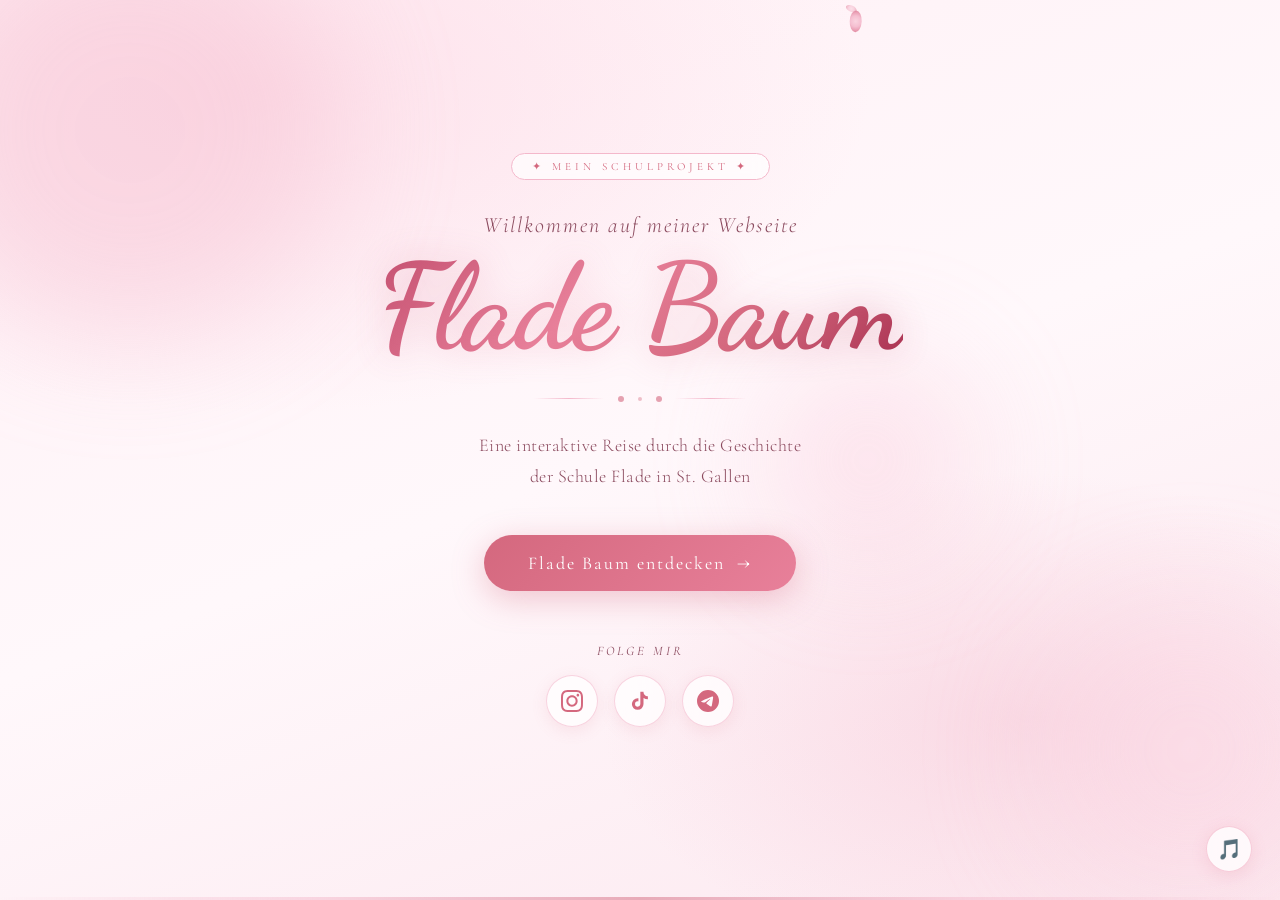
==== commit a59bb2d0: "Update index.html" ====
--- a/index.html
+++ b/index.html
@@ -69,11 +69,9 @@
       align-items: center;
       justify-content: center;
       padding: 60px 24px 80px;
-      gap: 0;
     }
 
     .badge {
-      font-family: 'Cormorant Garamond', serif;
       font-size: 11px;
       font-weight: 400;
       letter-spacing: 4px;
@@ -90,7 +88,6 @@
     }
 
     .welcome-line {
-      font-family: 'Cormorant Garamond', serif;
       font-style: italic;
       font-weight: 300;
       font-size: clamp(16px, 3vw, 22px);
@@ -110,7 +107,6 @@
       -webkit-background-clip: text;
       -webkit-text-fill-color: transparent;
       background-clip: text;
-      text-shadow: none;
       letter-spacing: -1px;
       margin-bottom: 8px;
       opacity: 0;
@@ -152,7 +148,6 @@
     }
 
     .subtitle {
-      font-family: 'Cormorant Garamond', serif;
       font-size: clamp(14px, 2.5vw, 18px);
       font-weight: 300;
       color: var(--text-mid);
@@ -178,9 +173,8 @@
       letter-spacing: 2px;
       padding: 16px 44px;
       border-radius: 60px;
-      border: none;
       cursor: pointer;
-      box-shadow: 0 8px 32px rgba(212,104,126,0.35), 0 2px 8px rgba(212,104,126,0.2);
+      box-shadow: 0 8px 32px rgba(212,104,126,0.35);
       transition: all 0.3s ease;
       margin-bottom: 52px;
       opacity: 0;
@@ -189,20 +183,10 @@
       overflow: hidden;
     }
 
-    .cta-btn::before {
-      content: '';
-      position: absolute;
-      inset: 0;
-      background: linear-gradient(135deg, rgba(255,255,255,0.15), transparent);
-      border-radius: 60px;
-    }
-
     .cta-btn:hover {
       transform: translateY(-3px) scale(1.03);
-      box-shadow: 0 14px 40px rgba(212,104,126,0.45), 0 4px 12px rgba(212,104,126,0.25);
-    }
-
-    .cta-btn:active { transform: translateY(0) scale(0.99); }
+      box-shadow: 0 14px 40px rgba(212,104,126,0.45);
+    }
 
     .cta-arrow {
       font-size: 20px;
@@ -211,13 +195,11 @@
     .cta-btn:hover .cta-arrow { transform: translateX(4px); }
 
     .socials-label {
-      font-family: 'Cormorant Garamond', serif;
       font-style: italic;
       font-size: 13px;
       letter-spacing: 3px;
       text-transform: uppercase;
       color: var(--text-mid);
-      opacity: 0.7;
       margin-bottom: 16px;
       opacity: 0;
       animation: fadeUp 0.8s 1.4s ease forwards;
@@ -241,7 +223,6 @@
       border: 1px solid rgba(244,184,203,0.6);
       text-decoration: none;
       color: var(--pink-deep);
-      font-size: 22px;
       box-shadow: 0 4px 16px rgba(212,104,126,0.12);
       transition: all 0.3s ease;
     }
@@ -271,11 +252,9 @@
       box-shadow: 0 4px 16px rgba(212,104,126,0.15);
       transition: all 0.3s ease;
       z-index: 100;
-      color: var(--pink-deep);
     }
     .music-btn:hover {
       background: linear-gradient(135deg, #d4687e, #e8809a);
-      color: white;
       transform: scale(1.1);
     }
     .music-btn.playing { animation: musicPulse 2s ease-in-out infinite; }
@@ -325,333 +304,6 @@
     der Schule Flade in St. Gallen
   </p>
 
- <!DOCTYPE html>
-<html lang="de">
-<head>
-  <meta charset="UTF-8">
-  <meta name="viewport" content="width=device-width, initial-scale=1.0">
-  <title>Willkommen – Flade Baum</title>
-  <link href="https://fonts.googleapis.com/css2?family=Cormorant+Garamond:ital,wght@0,300;0,400;1,300;1,400&family=Dancing+Script:wght@600;700&display=swap" rel="stylesheet">
-  <style>
-    :root {
-      --pink-light: #fce8ef;
-      --pink-mid: #f4b8cb;
-      --pink-deep: #d4687e;
-      --pink-blush: #f9d0dc;
-      --white: #fff8fb;
-      --text-dark: #4a2030;
-      --text-mid: #8b4a5e;
-    }
-
-    * { margin: 0; padding: 0; box-sizing: border-box; }
-
-    body {
-      font-family: 'Cormorant Garamond', serif;
-      background: var(--white);
-      min-height: 100vh;
-      overflow-x: hidden;
-      cursor: default;
-    }
-
-    #petal-canvas {
-      position: fixed;
-      inset: 0;
-      pointer-events: none;
-      z-index: 0;
-    }
-
-    .bg {
-      position: fixed;
-      inset: 0;
-      background:
-        radial-gradient(ellipse 80% 60% at 20% 10%, rgba(252,210,224,0.55) 0%, transparent 60%),
-        radial-gradient(ellipse 60% 50% at 80% 80%, rgba(244,184,203,0.4) 0%, transparent 55%),
-        linear-gradient(160deg, #fff0f5 0%, #fff8fb 50%, #fce8ef 100%);
-      z-index: 0;
-    }
-
-    .blob {
-      position: fixed;
-      border-radius: 50%;
-      filter: blur(60px);
-      opacity: 0.35;
-      pointer-events: none;
-      z-index: 0;
-    }
-    .blob-1 { width: 420px; height: 420px; background: #f4b8cb; top: -80px; left: -80px; animation: drift 12s ease-in-out infinite alternate; }
-    .blob-2 { width: 300px; height: 300px; background: #fcd4e2; bottom: 0; right: -60px; animation: drift 9s ease-in-out infinite alternate-reverse; }
-    .blob-3 { width: 200px; height: 200px; background: #f9c0d4; top: 40%; left: 60%; animation: drift 15s ease-in-out infinite alternate; }
-
-    @keyframes drift {
-      from { transform: translate(0, 0) scale(1); }
-      to   { transform: translate(30px, 20px) scale(1.08); }
-    }
-
-    .page {
-      position: relative;
-      z-index: 1;
-      min-height: 100vh;
-      display: flex;
-      flex-direction: column;
-      align-items: center;
-      justify-content: center;
-      padding: 60px 24px 80px;
-      gap: 0;
-    }
-
-    .badge {
-      font-family: 'Cormorant Garamond', serif;
-      font-size: 11px;
-      font-weight: 400;
-      letter-spacing: 4px;
-      text-transform: uppercase;
-      color: var(--pink-deep);
-      border: 1px solid var(--pink-mid);
-      padding: 6px 20px;
-      border-radius: 50px;
-      background: rgba(255,255,255,0.7);
-      backdrop-filter: blur(8px);
-      margin-bottom: 32px;
-      opacity: 0;
-      animation: fadeUp 0.8s 0.2s ease forwards;
-    }
-
-    .welcome-line {
-      font-family: 'Cormorant Garamond', serif;
-      font-style: italic;
-      font-weight: 300;
-      font-size: clamp(16px, 3vw, 22px);
-      color: var(--text-mid);
-      letter-spacing: 2px;
-      margin-bottom: 10px;
-      opacity: 0;
-      animation: fadeUp 0.8s 0.4s ease forwards;
-    }
-
-    .main-title {
-      font-family: 'Dancing Script', cursive;
-      font-weight: 700;
-      font-size: clamp(64px, 12vw, 120px);
-      line-height: 1;
-      background: linear-gradient(135deg, #c45070 0%, #e8809a 40%, #d4687e 70%, #a83050 100%);
-      -webkit-background-clip: text;
-      -webkit-text-fill-color: transparent;
-      background-clip: text;
-      text-shadow: none;
-      letter-spacing: -1px;
-      margin-bottom: 8px;
-      opacity: 0;
-      animation: fadeUp 0.9s 0.6s ease forwards;
-      position: relative;
-    }
-
-    .main-title::after {
-      content: 'Flade Baum';
-      position: absolute;
-      inset: 0;
-      background: linear-gradient(135deg, #c45070 0%, #e8809a 40%, #d4687e 70%, #a83050 100%);
-      -webkit-background-clip: text;
-      -webkit-text-fill-color: transparent;
-      background-clip: text;
-      filter: blur(18px);
-      opacity: 0.3;
-      z-index: -1;
-    }
-
-    .divider {
-      display: flex;
-      align-items: center;
-      gap: 14px;
-      margin: 20px 0 28px;
-      opacity: 0;
-      animation: fadeUp 0.8s 0.8s ease forwards;
-    }
-    .divider-line {
-      width: 70px;
-      height: 1px;
-      background: linear-gradient(90deg, transparent, var(--pink-mid), transparent);
-    }
-    .divider-dot {
-      width: 6px; height: 6px;
-      border-radius: 50%;
-      background: var(--pink-deep);
-      opacity: 0.6;
-    }
-
-    .subtitle {
-      font-family: 'Cormorant Garamond', serif;
-      font-size: clamp(14px, 2.5vw, 18px);
-      font-weight: 300;
-      color: var(--text-mid);
-      text-align: center;
-      max-width: 420px;
-      line-height: 1.7;
-      letter-spacing: 0.5px;
-      margin-bottom: 44px;
-      opacity: 0;
-      animation: fadeUp 0.8s 1s ease forwards;
-    }
-
-    .cta-btn {
-      display: inline-flex;
-      align-items: center;
-      gap: 12px;
-      background: linear-gradient(135deg, #d4687e, #e8809a);
-      color: white;
-      text-decoration: none;
-      font-family: 'Cormorant Garamond', serif;
-      font-size: 18px;
-      font-weight: 400;
-      letter-spacing: 2px;
-      padding: 16px 44px;
-      border-radius: 60px;
-      border: none;
-      cursor: pointer;
-      box-shadow: 0 8px 32px rgba(212,104,126,0.35), 0 2px 8px rgba(212,104,126,0.2);
-      transition: all 0.3s ease;
-      margin-bottom: 52px;
-      opacity: 0;
-      animation: fadeUp 0.8s 1.2s ease forwards;
-      position: relative;
-      overflow: hidden;
-    }
-
-    .cta-btn::before {
-      content: '';
-      position: absolute;
-      inset: 0;
-      background: linear-gradient(135deg, rgba(255,255,255,0.15), transparent);
-      border-radius: 60px;
-    }
-
-    .cta-btn:hover {
-      transform: translateY(-3px) scale(1.03);
-      box-shadow: 0 14px 40px rgba(212,104,126,0.45), 0 4px 12px rgba(212,104,126,0.25);
-    }
-
-    .cta-btn:active { transform: translateY(0) scale(0.99); }
-
-    .cta-arrow {
-      font-size: 20px;
-      transition: transform 0.3s ease;
-    }
-    .cta-btn:hover .cta-arrow { transform: translateX(4px); }
-
-    .socials-label {
-      font-family: 'Cormorant Garamond', serif;
-      font-style: italic;
-      font-size: 13px;
-      letter-spacing: 3px;
-      text-transform: uppercase;
-      color: var(--text-mid);
-      opacity: 0.7;
-      margin-bottom: 16px;
-      opacity: 0;
-      animation: fadeUp 0.8s 1.4s ease forwards;
-    }
-
-    .socials {
-      display: flex;
-      gap: 16px;
-      opacity: 0;
-      animation: fadeUp 0.8s 1.55s ease forwards;
-    }
-
-    .social-btn {
-      display: flex;
-      align-items: center;
-      justify-content: center;
-      width: 52px; height: 52px;
-      border-radius: 50%;
-      background: rgba(255,255,255,0.75);
-      backdrop-filter: blur(10px);
-      border: 1px solid rgba(244,184,203,0.6);
-      text-decoration: none;
-      color: var(--pink-deep);
-      font-size: 22px;
-      box-shadow: 0 4px 16px rgba(212,104,126,0.12);
-      transition: all 0.3s ease;
-    }
-
-    .social-btn:hover {
-      background: linear-gradient(135deg, #d4687e, #e8809a);
-      color: white;
-      border-color: transparent;
-      transform: translateY(-4px) scale(1.1);
-      box-shadow: 0 8px 24px rgba(212,104,126,0.35);
-    }
-
-    .social-btn svg { width: 22px; height: 22px; fill: currentColor; }
-
-    .music-btn {
-      position: fixed;
-      bottom: 28px;
-      right: 28px;
-      width: 46px; height: 46px;
-      border-radius: 50%;
-      background: rgba(255,255,255,0.8);
-      backdrop-filter: blur(10px);
-      border: 1px solid rgba(244,184,203,0.7);
-      cursor: pointer;
-      display: flex; align-items: center; justify-content: center;
-      font-size: 20px;
-      box-shadow: 0 4px 16px rgba(212,104,126,0.15);
-      transition: all 0.3s ease;
-      z-index: 100;
-      color: var(--pink-deep);
-    }
-    .music-btn:hover {
-      background: linear-gradient(135deg, #d4687e, #e8809a);
-      color: white;
-      transform: scale(1.1);
-    }
-    .music-btn.playing { animation: musicPulse 2s ease-in-out infinite; }
-
-    @keyframes musicPulse {
-      0%, 100% { box-shadow: 0 4px 16px rgba(212,104,126,0.15); }
-      50% { box-shadow: 0 4px 28px rgba(212,104,126,0.4); }
-    }
-
-    @keyframes fadeUp {
-      from { opacity: 0; transform: translateY(20px); }
-      to   { opacity: 1; transform: translateY(0); }
-    }
-
-    .bottom-deco {
-      position: fixed;
-      bottom: 0; left: 0; right: 0;
-      height: 3px;
-      background: linear-gradient(90deg, transparent, var(--pink-mid), var(--pink-deep), var(--pink-mid), transparent);
-      opacity: 0.5;
-    }
-  </style>
-</head>
-<body>
-
-<div class="bg"></div>
-<div class="blob blob-1"></div>
-<div class="blob blob-2"></div>
-<div class="blob blob-3"></div>
-<canvas id="petal-canvas"></canvas>
-
-<main class="page">
-  <div class="badge">✦ Mein Schulprojekt ✦</div>
-  <p class="welcome-line">Willkommen auf meiner Webseite</p>
-  <h1 class="main-title">Flade Baum</h1>
-
-  <div class="divider">
-    <div class="divider-line"></div>
-    <div class="divider-dot"></div>
-    <div class="divider-dot" style="width:4px;height:4px;opacity:0.4"></div>
-    <div class="divider-dot"></div>
-    <div class="divider-line"></div>
-  </div>
-
-  <p class="subtitle">
-    Eine interaktive Reise durch die Geschichte<br>
-    der Schule Flade in St. Gallen
-  </p>
-
   <a href="flade.html" class="cta-btn">
     Flade Baum entdecken
     <span class="cta-arrow">→</span>
@@ -659,15 +311,12 @@
 
   <p class="socials-label">Folge mir</p>
   <div class="socials">
-    <!-- Instagram -->
     <a href="https://instagram.com/" target="_blank" class="social-btn" title="Instagram">
       <svg viewBox="0 0 24 24"><path d="M12 2.163c3.204 0 3.584.012 4.85.07 3.252.148 4.771 1.691 4.919 4.919.058 1.265.069 1.645.069 4.849 0 3.205-.012 3.584-.069 4.849-.149 3.225-1.664 4.771-4.919 4.919-1.266.058-1.644.07-4.85.07-3.204 0-3.584-.012-4.849-.07-3.26-.149-4.771-1.699-4.919-4.92-.058-1.265-.07-1.644-.07-4.849 0-3.204.013-3.583.07-4.849.149-3.227 1.664-4.771 4.919-4.919 1.266-.057 1.645-.069 4.849-.069zm0-2.163c-3.259 0-3.667.014-4.947.072-4.358.2-6.78 2.618-6.98 6.98-.059 1.281-.073 1.689-.073 4.948 0 3.259.014 3.668.072 4.948.2 4.358 2.618 6.78 6.98 6.98 1.281.058 1.689.072 4.948.072 3.259 0 3.668-.014 4.948-.072 4.354-.2 6.782-2.618 6.979-6.98.059-1.28.073-1.689.073-4.948 0-3.259-.014-3.667-.072-4.947-.196-4.354-2.617-6.78-6.979-6.98-1.281-.059-1.69-.073-4.949-.073zm0 5.838c-3.403 0-6.162 2.759-6.162 6.162s2.759 6.163 6.162 6.163 6.162-2.759 6.162-6.163c0-3.403-2.759-6.162-6.162-6.162zm0 10.162c-2.209 0-4-1.79-4-4 0-2.209 1.791-4 4-4s4 1.791 4 4c0 2.21-1.791 4-4 4zm6.406-11.845c-.796 0-1.441.645-1.441 1.44s.645 1.44 1.441 1.44c.795 0 1.439-.645 1.439-1.44s-.644-1.44-1.439-1.44z"/></svg>
     </a>
-    <!-- TikTok -->
     <a href="https://tiktok.com/" target="_blank" class="social-btn" title="TikTok">
       <svg viewBox="0 0 24 24"><path d="M19.59 6.69a4.83 4.83 0 01-3.77-4.25V2h-3.45v13.67a2.89 2.89 0 01-2.88 2.5 2.89 2.89 0 01-2.89-2.89 2.89 2.89 0 012.89-2.89c.28 0 .54.04.79.1V9.01a6.33 6.33 0 00-.79-.05 6.34 6.34 0 00-6.34 6.34 6.34 6.34 0 006.34 6.34 6.34 6.34 0 006.33-6.34V8.69a8.18 8.18 0 004.78 1.52V6.76a4.85 4.85 0 01-1.01-.07z"/></svg>
     </a>
-    <!-- Telegram -->
     <a href="https://t.me/" target="_blank" class="social-btn" title="Telegram">
       <svg viewBox="0 0 24 24"><path d="M11.944 0A12 12 0 0 0 0 12a12 12 0 0 0 12 12 12 12 0 0 0 12-12A12 12 0 0 0 12 0a12 12 0 0 0-.056 0zm4.962 7.224c.1-.002.321.023.465.14a.506.506 0 0 1 .171.325c.016.093.036.306.02.472-.18 1.898-.962 6.502-1.36 8.627-.168.9-.499 1.201-.82 1.23-.696.065-1.225-.46-1.9-.902-1.056-.693-1.653-1.124-2.678-1.8-1.185-.78-.417-1.21.258-1.91.177-.184 3.247-2.977 3.307-3.23.007-.032.014-.15-.056-.212s-.174-.041-.249-.024c-.106.024-1.793 1.14-5.061 3.345-.48.33-.913.49-1.302.48-.428-.008-1.252-.241-1.865-.44-.752-.245-1.349-.374-1.297-.789.027-.216.325-.437.893-.663 3.498-1.524 5.83-2.529 6.998-3.014 3.332-1.386 4.025-1.627 4.476-1.635z"/></svg>
     </a>
@@ -745,7 +394,7 @@
 
   const music = document.getElementById('bg-music');
   const btn = document.getElementById('musicBtn');
-  music.volume = 0.2;
+  music.volume = 0.15;
   let playing = false;
 
   function tryPlay() {
@@ -777,128 +426,3 @@
 </script>
 </body>
 </html>
-
-    Flade Baum entdecken
-    <span class="cta-arrow">→</span>
-  </a>
-
-  <p class="socials-label">Folge mir</p>
-  <div class="socials">
-    <!-- Instagram -->
-    <a href="https://instagram.com/" target="_blank" class="social-btn" title="Instagram">
-      <svg viewBox="0 0 24 24"><path d="M12 2.163c3.204 0 3.584.012 4.85.07 3.252.148 4.771 1.691 4.919 4.919.058 1.265.069 1.645.069 4.849 0 3.205-.012 3.584-.069 4.849-.149 3.225-1.664 4.771-4.919 4.919-1.266.058-1.644.07-4.85.07-3.204 0-3.584-.012-4.849-.07-3.26-.149-4.771-1.699-4.919-4.92-.058-1.265-.07-1.644-.07-4.849 0-3.204.013-3.583.07-4.849.149-3.227 1.664-4.771 4.919-4.919 1.266-.057 1.645-.069 4.849-.069zm0-2.163c-3.259 0-3.667.014-4.947.072-4.358.2-6.78 2.618-6.98 6.98-.059 1.281-.073 1.689-.073 4.948 0 3.259.014 3.668.072 4.948.2 4.358 2.618 6.78 6.98 6.98 1.281.058 1.689.072 4.948.072 3.259 0 3.668-.014 4.948-.072 4.354-.2 6.782-2.618 6.979-6.98.059-1.28.073-1.689.073-4.948 0-3.259-.014-3.667-.072-4.947-.196-4.354-2.617-6.78-6.979-6.98-1.281-.059-1.69-.073-4.949-.073zm0 5.838c-3.403 0-6.162 2.759-6.162 6.162s2.759 6.163 6.162 6.163 6.162-2.759 6.162-6.163c0-3.403-2.759-6.162-6.162-6.162zm0 10.162c-2.209 0-4-1.79-4-4 0-2.209 1.791-4 4-4s4 1.791 4 4c0 2.21-1.791 4-4 4zm6.406-11.845c-.796 0-1.441.645-1.441 1.44s.645 1.44 1.441 1.44c.795 0 1.439-.645 1.439-1.44s-.644-1.44-1.439-1.44z"/></svg>
-    </a>
-    <!-- TikTok -->
-    <a href="https://tiktok.com/" target="_blank" class="social-btn" title="TikTok">
-      <svg viewBox="0 0 24 24"><path d="M19.59 6.69a4.83 4.83 0 01-3.77-4.25V2h-3.45v13.67a2.89 2.89 0 01-2.88 2.5 2.89 2.89 0 01-2.89-2.89 2.89 2.89 0 012.89-2.89c.28 0 .54.04.79.1V9.01a6.33 6.33 0 00-.79-.05 6.34 6.34 0 00-6.34 6.34 6.34 6.34 0 006.34 6.34 6.34 6.34 0 006.33-6.34V8.69a8.18 8.18 0 004.78 1.52V6.76a4.85 4.85 0 01-1.01-.07z"/></svg>
-    </a>
-    <!-- Telegram -->
-    <a href="https://t.me/" target="_blank" class="social-btn" title="Telegram">
-      <svg viewBox="0 0 24 24"><path d="M11.944 0A12 12 0 0 0 0 12a12 12 0 0 0 12 12 12 12 0 0 0 12-12A12 12 0 0 0 12 0a12 12 0 0 0-.056 0zm4.962 7.224c.1-.002.321.023.465.14a.506.506 0 0 1 .171.325c.016.093.036.306.02.472-.18 1.898-.962 6.502-1.36 8.627-.168.9-.499 1.201-.82 1.23-.696.065-1.225-.46-1.9-.902-1.056-.693-1.653-1.124-2.678-1.8-1.185-.78-.417-1.21.258-1.91.177-.184 3.247-2.977 3.307-3.23.007-.032.014-.15-.056-.212s-.174-.041-.249-.024c-.106.024-1.793 1.14-5.061 3.345-.48.33-.913.49-1.302.48-.428-.008-1.252-.241-1.865-.44-.752-.245-1.349-.374-1.297-.789.027-.216.325-.437.893-.663 3.498-1.524 5.83-2.529 6.998-3.014 3.332-1.386 4.025-1.627 4.476-1.635z"/></svg>
-    </a>
-  </div>
-</main>
-
-<button class="music-btn" id="musicBtn" title="Musik an/aus">🎵</button>
-<div class="bottom-deco"></div>
-
-<audio id="bg-music" loop>
-  <source src="https://github.com/davakin228/fladeSchule/raw/refs/heads/main/siarhei_korbut-japanese-flower-pixabay-329408.mp3" type="audio/mpeg">
-</audio>
-
-<script>
-  const canvas = document.getElementById('petal-canvas');
-  const ctx = canvas.getContext('2d');
-  let petals = [];
-
-  function resize() {
-    canvas.width = window.innerWidth;
-    canvas.height = window.innerHeight;
-  }
-  resize();
-  window.addEventListener('resize', resize);
-
-  function randomBetween(a, b) { return a + Math.random() * (b - a); }
-
-  function spawnPetal() {
-    petals.push({
-      x: randomBetween(-20, canvas.width + 20),
-      y: -20,
-      size: randomBetween(5, 14),
-      speedY: randomBetween(0.6, 1.6),
-      speedX: randomBetween(-0.5, 0.5),
-      angle: randomBetween(0, Math.PI * 2),
-      rotSpeed: randomBetween(-0.02, 0.02),
-      opacity: randomBetween(0.5, 0.9),
-      sway: randomBetween(0.003, 0.008),
-      swayOffset: randomBetween(0, Math.PI * 2),
-      time: 0,
-    });
-  }
-
-  function drawPetal(p) {
-    ctx.save();
-    ctx.translate(p.x, p.y);
-    ctx.rotate(p.angle);
-    ctx.globalAlpha = p.opacity;
-    ctx.beginPath();
-    ctx.ellipse(0, 0, p.size, p.size * 0.55, 0, 0, Math.PI * 2);
-    const grad = ctx.createRadialGradient(0, 0, 0, 0, 0, p.size);
-    grad.addColorStop(0, '#f9d0dc');
-    grad.addColorStop(0.5, '#f4b8cb');
-    grad.addColorStop(1, '#e08099');
-    ctx.fillStyle = grad;
-    ctx.fill();
-    ctx.restore();
-  }
-
-  function animate() {
-    ctx.clearRect(0, 0, canvas.width, canvas.height);
-    petals.forEach((p, i) => {
-      p.time += 0.016;
-      p.x += p.speedX + Math.sin(p.time * p.sway * 60 + p.swayOffset) * 0.4;
-      p.y += p.speedY;
-      p.angle += p.rotSpeed;
-      drawPetal(p);
-      if (p.y > canvas.height + 30) petals.splice(i, 1);
-    });
-    requestAnimationFrame(animate);
-  }
-
-  setInterval(spawnPetal, 350);
-  animate();
-
-  const music = document.getElementById('bg-music');
-  const btn = document.getElementById('musicBtn');
-  music.volume = 0.2;
-  let playing = false;
-
-  function tryPlay() {
-    music.play().then(() => {
-      playing = true;
-      btn.textContent = '🎵';
-      btn.classList.add('playing');
-    }).catch(() => {});
-  }
-
-  btn.addEventListener('click', () => {
-    if (playing) {
-      music.pause();
-      playing = false;
-      btn.textContent = '🔇';
-      btn.classList.remove('playing');
-    } else {
-      tryPlay();
-    }
-  });
-
-  function firstInteraction() {
-    tryPlay();
-    document.removeEventListener('mousemove', firstInteraction);
-    document.removeEventListener('click', firstInteraction);
-  }
-  document.addEventListener('mousemove', firstInteraction);
-  document.addEventListener('click', firstInteraction);
-</script>
-</body>
-</html>
